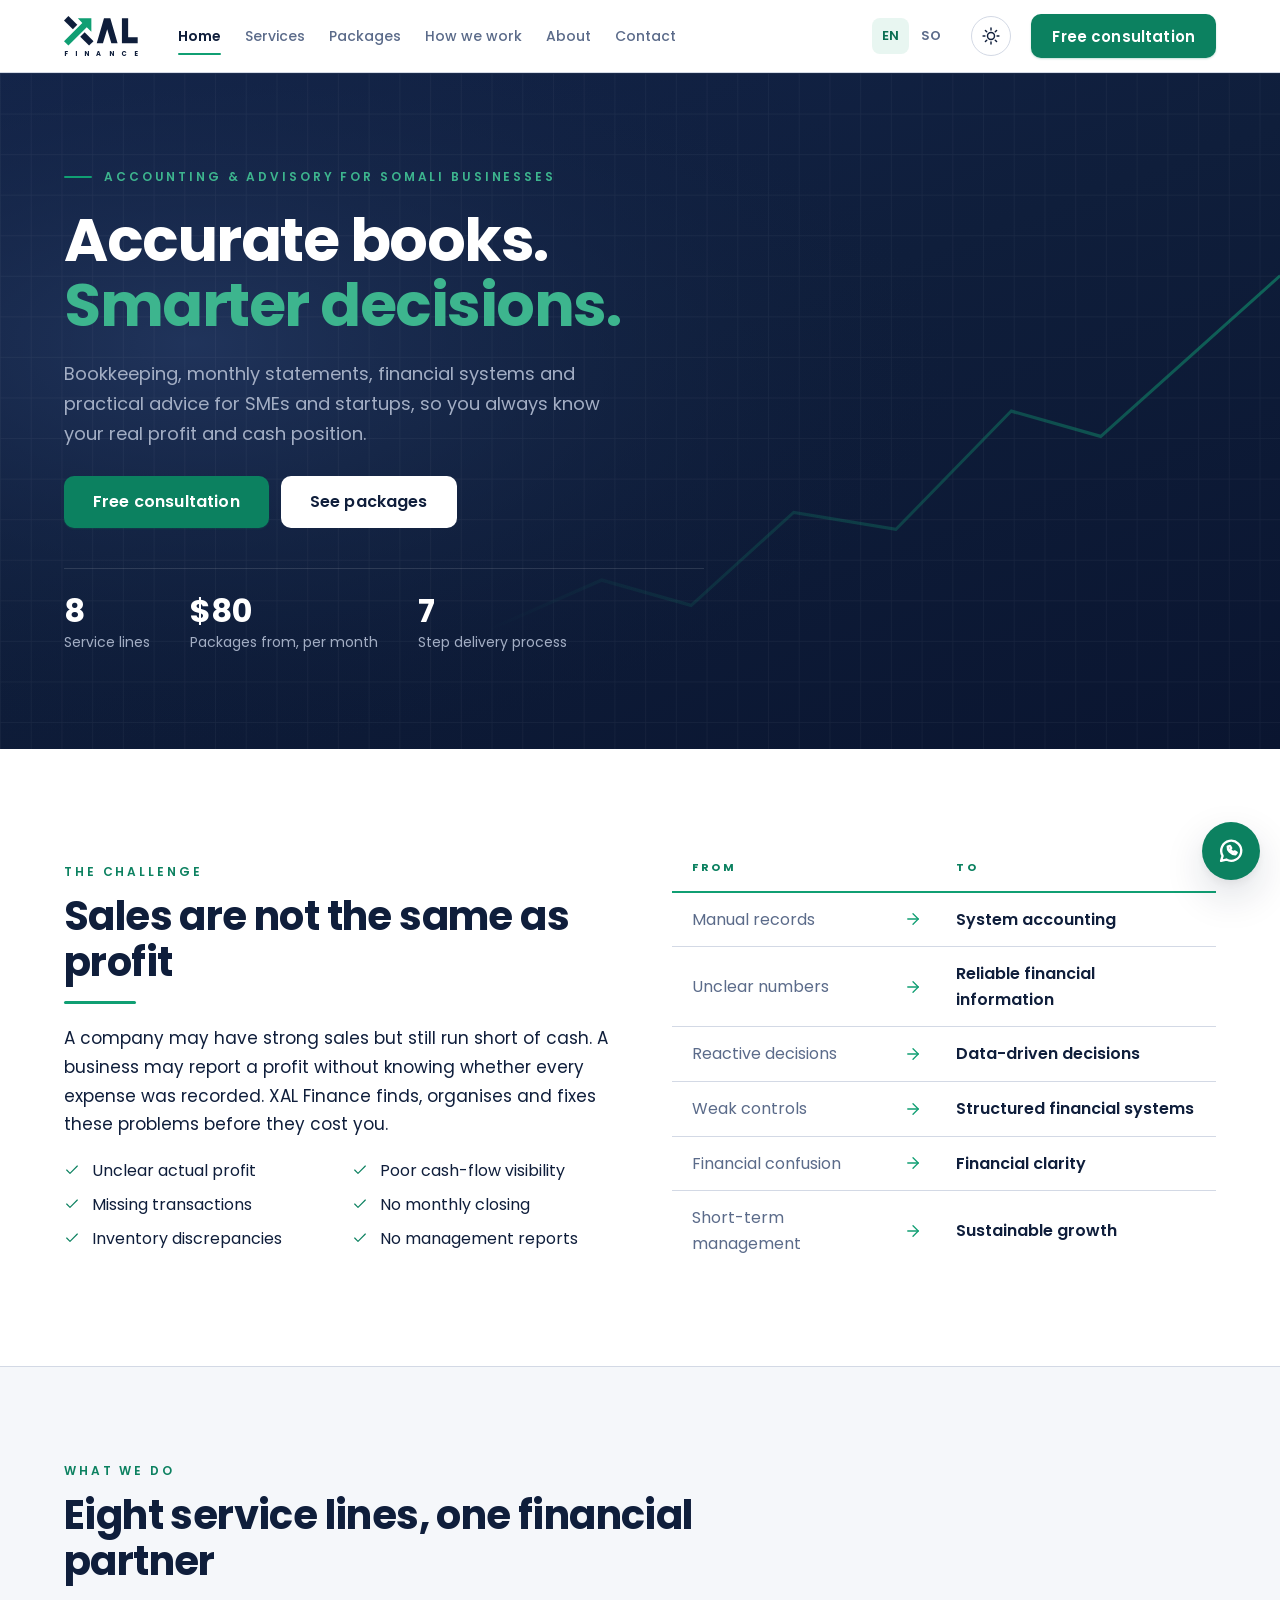
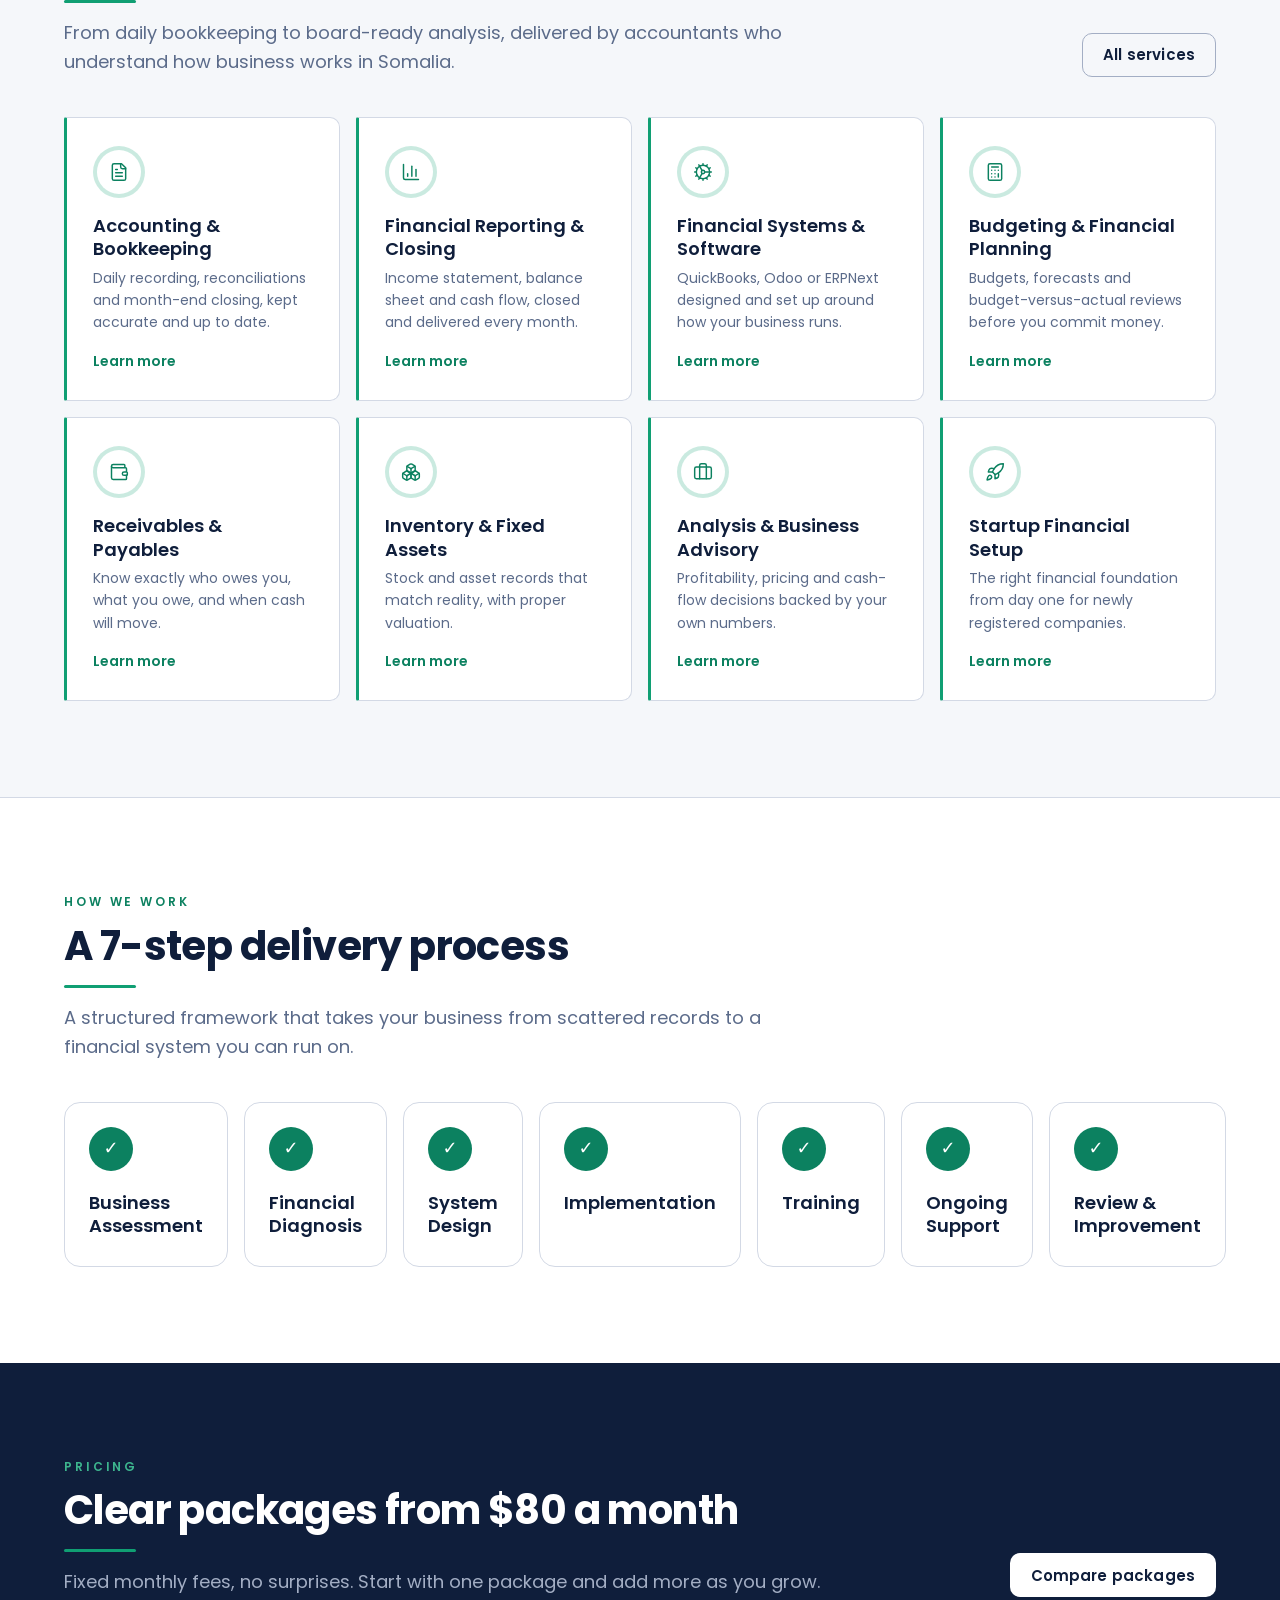
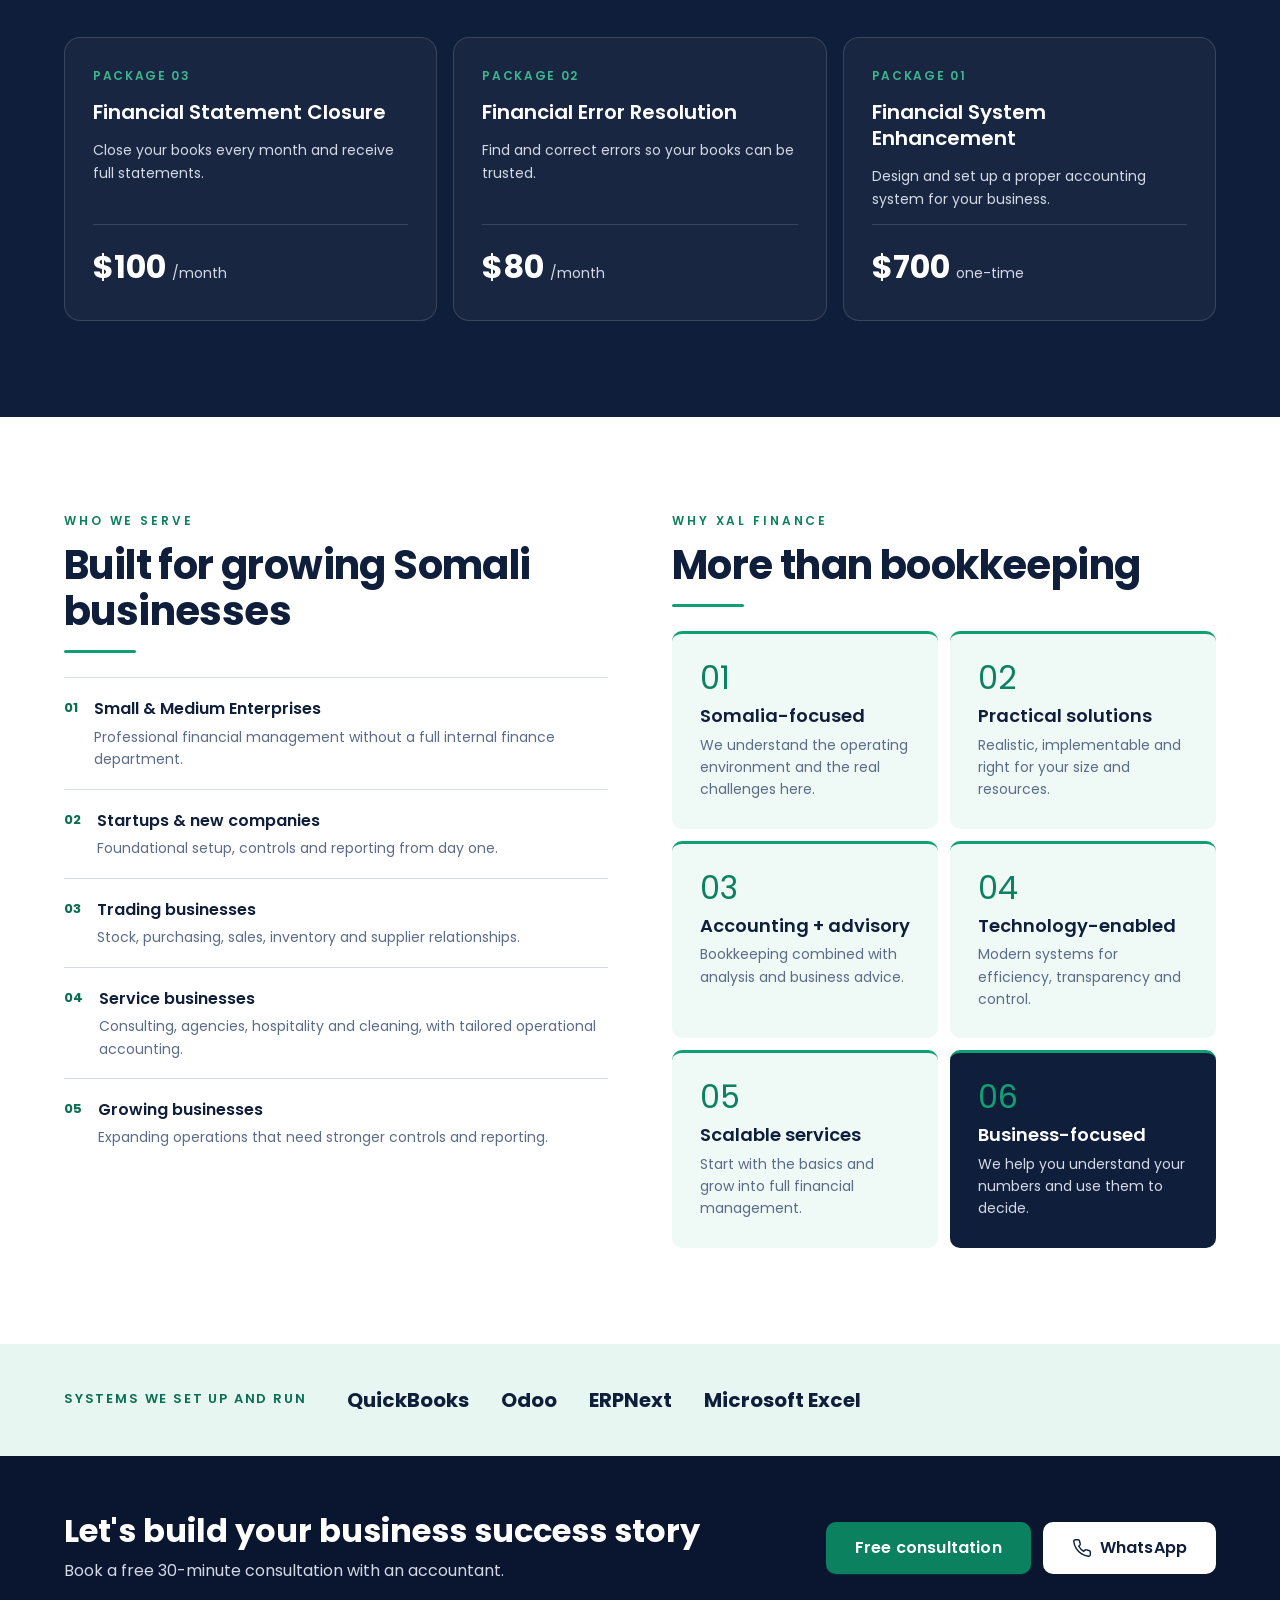
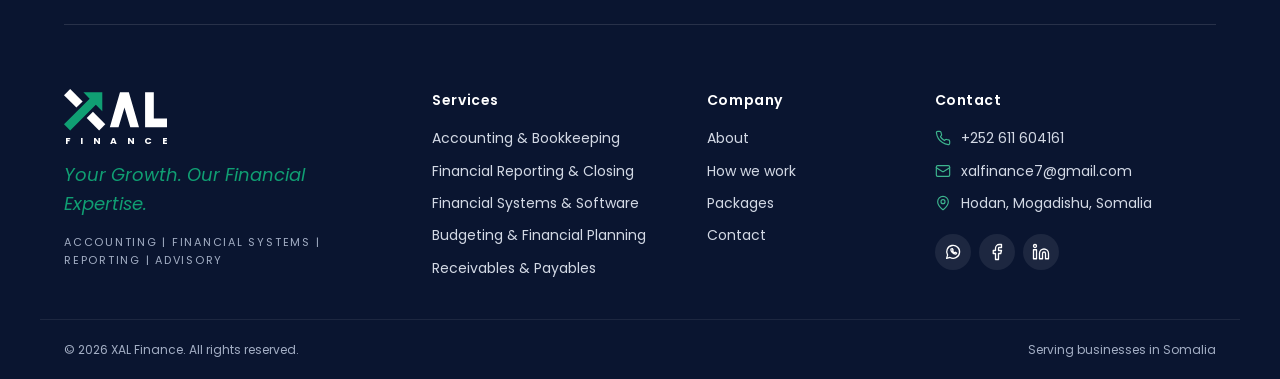
==== classic/index.html @ 02636372 "Publish public website build Co-Authored-By: Claude Opus 5.5 <noreply@anthropic.com>" ====
<!doctype html>
<html lang="en">
<head>
  <meta charset="utf-8">
  <meta name="viewport" content="width=device-width, initial-scale=1">
  <title>XAL Finance | Accounting & advisory for Somali businesses</title>
  <meta name="description" content="Bookkeeping, monthly statements, financial systems and practical advice for SMEs and startups in Somalia.">
  <script type="module" crossorigin src="./assets/index-qUCx5h4w.js"></script>
  <link rel="stylesheet" crossorigin href="./assets/index-D3aA-zhC.css">
<style>#login-link,a[href="admin.html"]{display:none!important}</style></head>
<body>
  <div id="root"></div>
</body>
</html>
---- classic/assets/index-D3aA-zhC.css ----
@font-face{font-family:Poppins;font-style:normal;font-weight:400;font-display:swap;src:url(./poppins-latin-400-normal-cpxAROuN.woff2) format("woff2")}@font-face{font-family:Poppins;font-style:italic;font-weight:400;font-display:swap;src:url(./poppins-latin-400-italic-B4GYq972.woff2) format("woff2")}@font-face{font-family:Poppins;font-style:normal;font-weight:500;font-display:swap;src:url(./poppins-latin-500-normal-C8OXljZJ.woff2) format("woff2")}@font-face{font-family:Poppins;font-style:italic;font-weight:500;font-display:swap;src:url(./poppins-latin-500-italic-o28Otv0U.woff2) format("woff2")}@font-face{font-family:Poppins;font-style:normal;font-weight:600;font-display:swap;src:url(./poppins-latin-600-normal-zEkxB9Mr.woff2) format("woff2")}@font-face{font-family:Poppins;font-style:italic;font-weight:600;font-display:swap;src:url(./poppins-latin-600-italic-CZ4wqKBi.woff2) format("woff2")}@font-face{font-family:Poppins;font-style:normal;font-weight:700;font-display:swap;src:url(./poppins-latin-700-normal-Qrb0O0WB.woff2) format("woff2")}@font-face{font-family:Poppins;font-style:italic;font-weight:700;font-display:swap;src:url(./poppins-latin-700-italic-RKf6esGj.woff2) format("woff2")}@font-face{font-family:Poppins;font-style:normal;font-weight:800;font-display:swap;src:url(./poppins-latin-800-normal-Bd8-pIP1.woff2) format("woff2")}@font-face{font-family:Poppins;font-style:italic;font-weight:800;font-display:swap;src:url(./poppins-latin-800-italic-B-yag6pl.woff2) format("woff2")}:root{--xal-navy-950: #070F22;--xal-navy-900: #0A1530;--xal-navy-800: #0F1E3B;--xal-navy-700: #172A4D;--xal-navy-600: #22365E;--xal-navy-500: #3A4D73;--xal-navy-400: #5B6B8A;--xal-navy-300: #A3AEC4;--xal-navy-200: #D3D9E5;--xal-navy-100: #E9EDF3;--xal-navy-50: #F5F7FA;--xal-green-800: #0A6E52;--xal-green-700: #0C8160;--xal-green-500: #109F73;--xal-green-400: #3DB58E;--xal-green-300: #7FD0B4;--xal-green-100: #DDF3EB;--xal-green-50: #EFF9F5;--xal-success: #0C8160;--xal-success-bg: #EFF9F5;--xal-warning: #A35F00;--xal-warning-bg: #FDF4E3;--xal-danger: #B4362C;--xal-danger-bg: #FBECEA;--xal-info: var(--xal-navy-600);--xal-info-bg: var(--xal-navy-50);--xal-white: #FFFFFF;--xal-chart-1: #109F73;--xal-chart-2: #0F1E3B;--xal-chart-3: #A3AEC4;--xal-chart-grid: #E9EDF3;--xal-chart-axis: #5B6B8A;--xal-bg: #FFFFFF;--xal-bg-subtle: var(--xal-navy-50);--xal-surface: #FFFFFF;--xal-surface-muted: var(--xal-navy-50);--xal-surface-tint: var(--xal-green-50);--xal-surface-inverse: var(--xal-navy-800);--xal-text: var(--xal-navy-800);--xal-text-muted: var(--xal-navy-400);--xal-text-subtle: var(--xal-navy-300);--xal-text-inverse: #FFFFFF;--xal-heading: var(--xal-navy-800);--xal-border: var(--xal-navy-200);--xal-border-strong: var(--xal-navy-300);--xal-primary: var(--xal-green-700);--xal-primary-hover: var(--xal-green-800);--xal-primary-soft: var(--xal-green-50);--xal-on-primary: #FFFFFF;--xal-brand: var(--xal-green-500);--xal-accent: var(--xal-green-500);--xal-accent-text: var(--xal-green-700);--xal-focus-ring: 0 0 0 3px rgba(16, 159, 115, .35);--xal-font-sans: "Poppins", ui-sans-serif, system-ui, -apple-system, "Segoe UI", Roboto, sans-serif;--xal-weight-regular: 400;--xal-weight-medium: 500;--xal-weight-semibold: 600;--xal-weight-bold: 700;--xal-weight-black: 800;--xal-text-xs: .75rem;--xal-text-sm: .875rem;--xal-text-md: 1rem;--xal-text-lg: 1.125rem;--xal-text-xl: 1.25rem;--xal-text-2xl: 1.5rem;--xal-text-3xl: 2rem;--xal-text-4xl: 2.5rem;--xal-text-5xl: 3.5rem;--xal-text-6xl: 4.5rem;--xal-leading-tight: 1.15;--xal-leading-snug: 1.3;--xal-leading-normal: 1.6;--xal-tracking-wide: .24em;--xal-tracking-brand: .6em;--xal-space-0: 0;--xal-space-1: 4px;--xal-space-2: 8px;--xal-space-3: 12px;--xal-space-4: 16px;--xal-space-5: 20px;--xal-space-6: 24px;--xal-space-8: 32px;--xal-space-10: 40px;--xal-space-12: 48px;--xal-space-16: 64px;--xal-space-20: 80px;--xal-space-24: 96px;--xal-radius-sm: 6px;--xal-radius-md: 10px;--xal-radius-lg: 16px;--xal-radius-xl: 24px;--xal-radius-pill: 999px;--xal-shadow-sm: 0 1px 2px rgba(15, 30, 59, .06), 0 1px 3px rgba(15, 30, 59, .08);--xal-shadow-md: 0 4px 12px rgba(15, 30, 59, .08), 0 2px 4px rgba(15, 30, 59, .05);--xal-shadow-lg: 0 16px 40px rgba(15, 30, 59, .14), 0 4px 10px rgba(15, 30, 59, .06);--xal-ease: cubic-bezier(.2, .7, .2, 1);--xal-duration: .16s;--xal-container: 1200px}[data-xal-theme=dark]{--xal-bg: var(--xal-navy-800);--xal-bg-subtle: var(--xal-navy-900);--xal-surface: var(--xal-navy-700);--xal-surface-muted: var(--xal-navy-900);--xal-surface-tint: var(--xal-navy-700);--xal-surface-inverse: #FFFFFF;--xal-text: #FFFFFF;--xal-text-muted: var(--xal-navy-300);--xal-text-subtle: var(--xal-navy-400);--xal-text-inverse: var(--xal-navy-800);--xal-heading: #FFFFFF;--xal-border: rgba(255, 255, 255, .12);--xal-border-strong: rgba(255, 255, 255, .24);--xal-primary-soft: rgba(16, 159, 115, .16);--xal-on-primary: #FFFFFF;--xal-accent-text: var(--xal-green-400);--xal-chart-1: #1EA478;--xal-chart-2: #D3D9E5;--xal-chart-3: #5B6B8A;--xal-chart-grid: rgba(255, 255, 255, .08);--xal-chart-axis: var(--xal-navy-300);--xal-success-bg: rgba(16, 159, 115, .16);--xal-warning-bg: rgba(227, 160, 40, .16);--xal-danger-bg: rgba(220, 80, 70, .16);--xal-info-bg: rgba(255, 255, 255, .08)}[data-xal-theme=light]{--xal-bg: #FFFFFF;--xal-bg-subtle: var(--xal-navy-50);--xal-surface: #FFFFFF;--xal-surface-muted: var(--xal-navy-50);--xal-surface-tint: var(--xal-green-50);--xal-surface-inverse: var(--xal-navy-800);--xal-text: var(--xal-navy-800);--xal-text-muted: var(--xal-navy-400);--xal-text-subtle: var(--xal-navy-300);--xal-text-inverse: #FFFFFF;--xal-heading: var(--xal-navy-800);--xal-border: var(--xal-navy-200);--xal-border-strong: var(--xal-navy-300);--xal-primary: var(--xal-green-700);--xal-primary-hover: var(--xal-green-800);--xal-primary-soft: var(--xal-green-50);--xal-on-primary: #FFFFFF;--xal-brand: var(--xal-green-500);--xal-accent: var(--xal-green-500);--xal-accent-text: var(--xal-green-700);--xal-focus-ring: 0 0 0 3px rgba(16, 159, 115, .35);--xal-chart-1: #109F73;--xal-chart-2: #0F1E3B;--xal-chart-3: #A3AEC4;--xal-chart-grid: #E9EDF3;--xal-chart-axis: #5B6B8A;--xal-success-bg: #EFF9F5;--xal-warning-bg: #FDF4E3;--xal-danger-bg: #FBECEA;--xal-info-bg: #EAF1FA}.xal-root{font-family:var(--xal-font-sans);color:var(--xal-text);background:var(--xal-bg);font-size:var(--xal-text-md);line-height:var(--xal-leading-normal);-webkit-font-smoothing:antialiased;-moz-osx-font-smoothing:grayscale}.xal-root *,.xal-root *:before,.xal-root *:after{box-sizing:border-box}[class^=xal-],[class*=" xal-"]{box-sizing:border-box}[data-xal-theme]{color:var(--xal-text);font-family:var(--xal-font-sans)}.xal-num{font-variant-numeric:tabular-nums;font-feature-settings:"tnum" 1}.xal-upper{text-transform:uppercase}.xal-italic{font-style:italic}.xal-logo{display:inline-block;flex-shrink:0}.xal-heading{margin:0;font-family:var(--xal-font-sans);color:var(--xal-heading);line-height:var(--xal-leading-tight);letter-spacing:-.01em;text-wrap:balance}.xal-heading--display{font-size:clamp(2.5rem,5vw,var(--xal-text-5xl));letter-spacing:-.02em}.xal-heading--xl{font-size:clamp(2rem,4vw,var(--xal-text-4xl));letter-spacing:-.015em}.xal-heading--lg{font-size:var(--xal-text-3xl)}.xal-heading--md{font-size:var(--xal-text-2xl);line-height:var(--xal-leading-snug)}.xal-heading--sm{font-size:var(--xal-text-xl);line-height:var(--xal-leading-snug)}.xal-heading--xs{font-size:var(--xal-text-lg);line-height:var(--xal-leading-snug)}.xal-weight--light{font-weight:300}.xal-weight--regular{font-weight:var(--xal-weight-regular)}.xal-weight--medium{font-weight:var(--xal-weight-medium)}.xal-weight--semibold{font-weight:var(--xal-weight-semibold)}.xal-weight--bold{font-weight:var(--xal-weight-bold)}.xal-weight--black{font-weight:var(--xal-weight-black)}.xal-tone--inverse,.xal-text.xal-tone--inverse{color:#fff}.xal-tone--brand{color:var(--xal-brand)}.xal-tone--muted{color:var(--xal-text-muted)}.xal-text.xal-tone--default{color:var(--xal-text)}.xal-highlight--brand{color:var(--xal-brand)}.xal-text{margin:0;font-family:var(--xal-font-sans);text-wrap:pretty}.xal-text--lg{font-size:var(--xal-text-lg);line-height:1.65}.xal-text--md{font-size:var(--xal-text-md);line-height:var(--xal-leading-normal)}.xal-text--sm{font-size:var(--xal-text-sm);line-height:1.55}.xal-text--xs{font-size:var(--xal-text-xs);line-height:1.5}.xal-eyebrow{display:flex;align-items:center;gap:12px;font-family:var(--xal-font-sans);font-weight:var(--xal-weight-semibold);text-transform:uppercase;letter-spacing:var(--xal-tracking-wide);line-height:1.4}.xal-eyebrow--sm{font-size:11px}.xal-eyebrow--md{font-size:var(--xal-text-xs)}.xal-eyebrow--lg{font-size:var(--xal-text-sm)}.xal-eyebrow--brand{color:var(--xal-accent-text)}.xal-eyebrow--muted{color:var(--xal-text-muted)}.xal-eyebrow--inverse{color:#fff}.xal-eyebrow--center{justify-content:center;text-align:center}.xal-eyebrow--rule-before:before,.xal-eyebrow--rule-both:before,.xal-eyebrow--rule-both:after{content:"";width:28px;height:2px;background:currentColor;border-radius:2px;flex-shrink:0}.xal-eyebrow--rule-before:before,.xal-eyebrow--rule-both:before,.xal-eyebrow--rule-both:after{background:var(--xal-brand)}.xal-section-header{display:flex;flex-direction:column;gap:var(--xal-space-3);max-width:760px}.xal-section-header--center{align-items:center;text-align:center;margin-inline:auto}.xal-section-header__title{margin:0;display:flex;align-items:baseline;gap:16px;color:var(--xal-heading);font-weight:700;line-height:1.15;letter-spacing:-.015em}.xal-section-header--lg .xal-section-header__title{font-size:var(--xal-text-4xl)}.xal-section-header--md .xal-section-header__title{font-size:var(--xal-text-2xl)}.xal-section-header__num{color:var(--xal-accent);font-weight:300;font-size:1.15em;letter-spacing:-.02em;font-variant-numeric:tabular-nums}.xal-section-header__rule{width:72px;height:3px;background:var(--xal-accent);border-radius:2px;margin-top:4px}.xal-section-header__desc{margin:4px 0 0;color:var(--xal-text-muted);font-size:var(--xal-text-lg);line-height:1.6;text-wrap:pretty}.xal-quote{margin:0;font-family:var(--xal-font-sans)}.xal-quote blockquote{margin:0;font-style:italic}.xal-quote figcaption{margin-top:12px;font-size:var(--xal-text-sm);color:var(--xal-text-muted);font-weight:500}.xal-quote--callout{border-left:4px solid var(--xal-accent);padding:4px 0 4px 20px}.xal-quote--callout blockquote{font-size:var(--xal-text-xl);line-height:1.5;color:var(--xal-heading);font-weight:400}.xal-quote--tagline{text-align:center}.xal-quote--tagline blockquote{font-size:var(--xal-text-2xl);color:var(--xal-accent-text);font-weight:500}.xal-quote--panel{background:var(--xal-navy-800);color:#fff;padding:32px 36px;border-radius:var(--xal-radius-md)}.xal-quote--panel blockquote{font-size:var(--xal-text-2xl);line-height:1.5;font-style:normal;font-weight:400}.xal-quote--panel blockquote em,.xal-quote--panel blockquote i{color:var(--xal-green-500)}.xal-quote--panel figcaption{color:var(--xal-green-300)}.xal-btn{--_h: 44px;--_px: 20px;--_fs: 15px;display:inline-flex;align-items:center;justify-content:center;gap:8px;height:var(--_h);padding:0 var(--_px);font-family:var(--xal-font-sans);font-size:var(--_fs);font-weight:600;line-height:1;letter-spacing:.01em;border-radius:var(--xal-radius-md);border:1.5px solid transparent;cursor:pointer;text-decoration:none;white-space:nowrap;transition:background var(--xal-duration) var(--xal-ease),border-color var(--xal-duration) var(--xal-ease),color var(--xal-duration) var(--xal-ease),transform var(--xal-duration) var(--xal-ease),box-shadow var(--xal-duration) var(--xal-ease)}.xal-btn:focus-visible{outline:none;box-shadow:var(--xal-focus-ring)}.xal-btn:active:not(:disabled){transform:translateY(1px)}.xal-btn:disabled{opacity:.5;cursor:not-allowed}.xal-btn--sm{--_h: 36px;--_px: 14px;--_fs: 14px;border-radius:var(--xal-radius-sm)}.xal-btn--lg{--_h: 52px;--_px: 28px;--_fs: 16px}.xal-btn--block{width:100%}.xal-btn--primary{background:var(--xal-primary);color:var(--xal-on-primary);box-shadow:0 1px 2px #0c816040}.xal-btn--primary:hover:not(:disabled){background:var(--xal-primary-hover)}.xal-btn--secondary{background:var(--xal-navy-800);color:#fff}.xal-btn--secondary:hover:not(:disabled){background:var(--xal-navy-700)}.xal-btn--outline{background:transparent;color:var(--xal-text);border-color:var(--xal-border-strong)}.xal-btn--outline:hover:not(:disabled){border-color:var(--xal-text);background:var(--xal-bg-subtle)}.xal-btn--ghost{background:transparent;color:var(--xal-primary)}.xal-btn--ghost:hover:not(:disabled){background:var(--xal-primary-soft)}.xal-btn--inverse{background:#fff;color:var(--xal-navy-800)}.xal-btn--inverse:hover:not(:disabled){background:var(--xal-navy-100)}.xal-spinner{width:16px;height:16px;border-radius:50%;border:2px solid currentColor;border-right-color:transparent;animation:xal-spin .7s linear infinite}@keyframes xal-spin{to{transform:rotate(360deg)}}.xal-icon-badge{display:inline-flex;align-items:center;justify-content:center;flex-shrink:0}.xal-icon-badge--circle{border-radius:50%}.xal-icon-badge--square{border-radius:var(--xal-radius-md)}.xal-icon-badge--sm{width:32px;height:32px}.xal-icon-badge--md{width:44px;height:44px}.xal-icon-badge--lg{width:64px;height:64px}.xal-icon-badge--ring{background:#fff;color:var(--xal-green-700);box-shadow:0 0 0 4px #109f7338}.xal-icon-badge--soft{background:var(--xal-primary-soft);color:var(--xal-primary)}.xal-icon-badge--navy{background:var(--xal-navy-800);color:#fff}.xal-icon-badge--green{background:var(--xal-green-700);color:#fff}.xal-badge{display:inline-flex;align-items:center;gap:6px;height:24px;padding:0 10px;font-family:var(--xal-font-sans);font-size:12px;font-weight:600;line-height:1;border-radius:var(--xal-radius-pill);border:1px solid transparent;white-space:nowrap}.xal-badge--caps{text-transform:uppercase;letter-spacing:.14em;font-size:11px}.xal-badge__dot{width:6px;height:6px;border-radius:50%;background:currentColor}.xal-badge--soft.xal-badge--neutral{background:var(--xal-navy-100);color:var(--xal-navy-600)}.xal-badge--soft.xal-badge--brand{background:var(--xal-green-50);color:var(--xal-green-800)}.xal-badge--soft.xal-badge--navy{background:var(--xal-navy-100);color:var(--xal-navy-800)}.xal-badge--soft.xal-badge--success{background:var(--xal-success-bg);color:var(--xal-success)}.xal-badge--soft.xal-badge--warning{background:var(--xal-warning-bg);color:var(--xal-warning)}.xal-badge--soft.xal-badge--danger{background:var(--xal-danger-bg);color:var(--xal-danger)}.xal-badge--soft.xal-badge--info{background:var(--xal-info-bg);color:var(--xal-info)}.xal-badge--solid.xal-badge--neutral{background:var(--xal-navy-400);color:#fff}.xal-badge--solid.xal-badge--brand,.xal-badge--solid.xal-badge--success{background:var(--xal-green-700);color:#fff}.xal-badge--solid.xal-badge--navy{background:var(--xal-navy-800);color:#fff}.xal-badge--solid.xal-badge--warning{background:var(--xal-warning);color:#fff}.xal-badge--solid.xal-badge--danger{background:var(--xal-danger);color:#fff}.xal-badge--solid.xal-badge--info{background:var(--xal-info);color:#fff}.xal-badge--outline{background:transparent;border-color:currentColor}.xal-badge--outline.xal-badge--neutral{color:var(--xal-text-muted)}.xal-badge--outline.xal-badge--brand,.xal-badge--outline.xal-badge--success{color:var(--xal-primary)}.xal-badge--outline.xal-badge--navy{color:var(--xal-text)}.xal-badge--outline.xal-badge--warning{color:var(--xal-warning)}.xal-badge--outline.xal-badge--danger{color:var(--xal-danger)}.xal-badge--outline.xal-badge--info{color:var(--xal-info)}.xal-card{position:relative;border-radius:var(--xal-radius-lg);border:1px solid var(--xal-border);background:var(--xal-surface);color:var(--xal-text);overflow:hidden}.xal-card--muted{background:var(--xal-surface-muted);border-color:transparent}.xal-card--tint{background:var(--xal-green-50);border-color:transparent;color:var(--xal-navy-800)}.xal-card--navy{background:var(--xal-navy-800);border-color:transparent;color:#fff}.xal-card--outline{background:transparent}.xal-card--p-none{padding:0}.xal-card--p-sm{padding:var(--xal-space-4)}.xal-card--p-md{padding:var(--xal-space-6)}.xal-card--p-lg{padding:var(--xal-space-8)}.xal-card--elevated{box-shadow:var(--xal-shadow-md);border-color:transparent}.xal-card--interactive{cursor:pointer;transition:border-color var(--xal-duration) var(--xal-ease)}.xal-card--interactive:hover{border-color:var(--xal-green-500)}.xal-card--accent-brand{border-top:4px solid var(--xal-green-500)}.xal-service{display:flex;gap:16px;color:var(--xal-text)}.xal-service--card{flex-direction:column;padding:28px 28px 28px 26px;border-radius:2px var(--xal-radius-md) var(--xal-radius-md) 2px;background:var(--xal-surface);border:1px solid var(--xal-border);border-left:3px solid var(--xal-green-500);transition:border-color var(--xal-duration)}.xal-service--card:hover{border-color:var(--xal-green-500)}.xal-service--card .xal-icon-badge{margin:4px 0 4px 4px}.xal-service--inline{align-items:center;gap:18px}.xal-service__body{display:flex;flex-direction:column;gap:6px}.xal-service__title{margin:0;font-size:var(--xal-text-lg);font-weight:600;line-height:1.3;color:var(--xal-heading)}.xal-service--inline .xal-service__title{font-size:var(--xal-text-xl)}.xal-service__desc{margin:0;font-size:var(--xal-text-sm);line-height:1.6;color:var(--xal-text-muted)}.xal-service__items{margin:6px 0 0;padding:0;list-style:none;display:flex;flex-direction:column;gap:6px;font-size:var(--xal-text-sm)}.xal-service__items li{display:flex;gap:10px;align-items:baseline}.xal-service__items li:before{content:"";width:6px;height:6px;transform:translateY(-2px) rotate(45deg);background:var(--xal-accent);flex-shrink:0}.xal-service__link{display:inline-flex;align-items:center;gap:6px;margin-top:10px;font-size:var(--xal-text-sm);font-weight:600;color:var(--xal-primary);text-decoration:none}.xal-service__link:hover{text-decoration:underline;text-underline-offset:3px}.xal-features{color:var(--xal-text)}.xal-features--panel-tint{background:var(--xal-green-50);color:var(--xal-navy-800);padding:28px 32px;border-radius:var(--xal-radius-md)}.xal-features--panel-navy{background:var(--xal-navy-800);padding:28px 32px;border-radius:var(--xal-radius-md)}.xal-features__title{margin-bottom:14px}.xal-features--panel-tint .xal-eyebrow--brand{color:var(--xal-green-800)}.xal-features__list{margin:0;padding:0;list-style:none;display:grid;gap:10px 32px;font-size:var(--xal-text-md);line-height:1.5}.xal-features__list--cols-1{grid-template-columns:1fr}.xal-features__list--cols-2{grid-template-columns:repeat(2,minmax(0,1fr))}.xal-features__list--cols-3{grid-template-columns:repeat(3,minmax(0,1fr))}.xal-features__list li{display:flex;align-items:baseline;gap:12px}.xal-features__list--diamond li:before{content:"";width:7px;height:7px;background:var(--xal-green-500);transform:translateY(-2px) rotate(45deg);flex-shrink:0}.xal-features__list--dot li:before{content:"";width:7px;height:7px;border-radius:50%;background:var(--xal-green-500);transform:translateY(-2px);flex-shrink:0}.xal-features__list--check li{align-items:flex-start}.xal-features__check{color:var(--xal-primary);margin-top:3px}.xal-numcard{display:flex;color:var(--xal-text)}.xal-numcard--block{border:1px solid var(--xal-border);border-radius:var(--xal-radius-md);overflow:hidden;background:var(--xal-surface)}.xal-numcard--block .xal-numcard__num{flex:0 0 88px;display:flex;align-items:center;justify-content:center;background:var(--xal-navy-800);color:var(--xal-green-500);font-size:var(--xal-text-2xl);font-weight:700;font-variant-numeric:tabular-nums}.xal-numcard--block .xal-numcard__body{padding:22px 26px}.xal-numcard--block.xal-numcard--featured{border-color:transparent;background:var(--xal-navy-800)}.xal-numcard--block.xal-numcard--featured .xal-numcard__num{background:var(--xal-green-500);color:var(--xal-navy-800)}.xal-numcard--block.xal-numcard--featured .xal-numcard__title{color:#fff}.xal-numcard--block.xal-numcard--featured .xal-numcard__desc{color:var(--xal-navy-200)}.xal-numcard--top{flex-direction:column;gap:10px;padding:28px;background:var(--xal-green-50);border-radius:var(--xal-radius-md);border-top:3px solid var(--xal-green-500)}.xal-numcard--top .xal-numcard__num{font-size:var(--xal-text-3xl);font-weight:300;color:var(--xal-green-700);line-height:1;font-variant-numeric:tabular-nums}.xal-numcard--top.xal-numcard--featured{background:var(--xal-navy-800)}.xal-numcard--top.xal-numcard--featured .xal-numcard__num{color:var(--xal-green-500)}.xal-numcard--top.xal-numcard--featured .xal-numcard__title{color:#fff}.xal-numcard--top.xal-numcard--featured .xal-numcard__desc{color:var(--xal-navy-200)}.xal-numcard__title{margin:0 0 6px;font-size:var(--xal-text-lg);font-weight:600;color:var(--xal-heading);line-height:1.3}.xal-numcard__desc{margin:0;font-size:var(--xal-text-sm);line-height:1.6;color:var(--xal-text-muted)}.xal-steps{list-style:none;margin:0;padding:0;display:flex;color:var(--xal-text)}.xal-steps--vertical{flex-direction:column}.xal-steps--vertical .xal-steps__item{display:flex;gap:20px;position:relative;padding-bottom:24px}.xal-steps--vertical .xal-steps__item:not(:last-child):after{content:"";position:absolute;left:21px;top:48px;bottom:4px;width:2px;background:var(--xal-border)}.xal-steps--horizontal{gap:16px}.xal-steps--horizontal .xal-steps__item{flex:1 1 0;display:flex;flex-direction:column;gap:14px;position:relative;padding:24px;border:1px solid var(--xal-border);border-radius:var(--xal-radius-lg);background:var(--xal-surface)}.xal-steps__num{width:44px;height:44px;flex-shrink:0;border-radius:50%;display:inline-flex;align-items:center;justify-content:center;background:var(--xal-navy-800);color:var(--xal-green-500);font-weight:700;font-size:var(--xal-text-lg);font-variant-numeric:tabular-nums}.xal-steps__item--done .xal-steps__num{background:var(--xal-green-700);color:#fff}.xal-steps__item--current .xal-steps__num{background:#fff;color:var(--xal-green-700);box-shadow:0 0 0 2px var(--xal-green-500),0 0 0 6px #109f732e}.xal-steps__item--todo .xal-steps__num{background:var(--xal-navy-100);color:var(--xal-navy-400)}.xal-steps__item--done:after{background:var(--xal-green-500)!important}.xal-steps__body{padding-top:6px}.xal-steps__title{margin:0 0 4px;font-size:var(--xal-text-lg);font-weight:600;color:var(--xal-heading);line-height:1.3}.xal-steps__item--todo .xal-steps__title{color:var(--xal-text-muted)}.xal-steps__desc{margin:0;font-size:var(--xal-text-sm);line-height:1.6;color:var(--xal-text-muted)}.xal-transform{font-family:var(--xal-font-sans);color:var(--xal-text);border-radius:var(--xal-radius-md);overflow:hidden}.xal-transform--dark{background:var(--xal-navy-800)}.xal-transform__head,.xal-transform__row{display:grid;grid-template-columns:1fr 40px 1.2fr;align-items:center;gap:12px;padding:14px 20px}.xal-transform__head{font-size:11px;font-weight:700;letter-spacing:var(--xal-tracking-wide);text-transform:uppercase;color:var(--xal-accent-text);border-bottom:2px solid var(--xal-green-500)}.xal-transform__row{border-bottom:1px solid var(--xal-border)}.xal-transform__row:last-child{border-bottom:none}.xal-transform__from{color:var(--xal-text-muted)}.xal-transform__arrow{color:var(--xal-green-500)}.xal-transform__to{font-weight:600;color:var(--xal-heading)}.xal-package{display:flex;flex-direction:column;border-radius:var(--xal-radius-xl);border:1px solid var(--xal-border);background:var(--xal-surface);overflow:hidden;box-shadow:var(--xal-shadow-sm);color:var(--xal-text)}.xal-package--featured{border:2px solid var(--xal-green-500);box-shadow:var(--xal-shadow-lg)}.xal-package__top{flex:1;padding:28px 24px 20px;display:flex;flex-direction:column}.xal-package__labels{display:flex;gap:8px;justify-content:center;margin-bottom:16px}.xal-package__title{margin:0;text-align:center;font-size:var(--xal-text-xl);font-weight:800;text-transform:uppercase;letter-spacing:.01em;line-height:1.2;color:var(--xal-heading)}.xal-package__tagline{margin:10px 0 0;text-align:center;font-style:italic;color:var(--xal-text-muted);font-size:var(--xal-text-sm);line-height:1.5}.xal-package__cols{margin-top:20px;display:flex;justify-content:space-between;padding-bottom:10px;border-bottom:1px solid var(--xal-border);font-size:10px;letter-spacing:.16em;text-transform:uppercase;color:var(--xal-text-muted);font-weight:600}.xal-package__cols strong{color:var(--xal-heading)}.xal-package__services{list-style:none;margin:0;padding:0}.xal-package__services li{display:flex;justify-content:space-between;gap:12px;padding:12px 0;border-bottom:1px dashed var(--xal-border)}.xal-package__services li>div{display:flex;flex-direction:column;gap:2px}.xal-package__svc{font-size:var(--xal-text-sm);font-weight:500;display:flex;gap:10px;align-items:baseline}.xal-package__svc:before{content:"";width:6px;height:6px;border-radius:50%;background:var(--xal-green-500);transform:translateY(-2px);flex-shrink:0}.xal-package__detail{font-size:12px;color:var(--xal-text-muted);padding-left:16px}.xal-package__price{font-weight:700;font-size:var(--xal-text-md);color:var(--xal-heading);white-space:nowrap}.xal-package__price small{font-weight:500;font-size:11px;color:var(--xal-text-muted)}.xal-package__separate{margin-top:auto;padding-top:16px;display:flex;justify-content:space-between;font-size:12px;color:var(--xal-text-muted)}.xal-package__foot{background:var(--xal-navy-800);padding:20px 24px 24px;display:flex;flex-direction:column;gap:14px}.xal-package__foot-row{display:flex;justify-content:space-between;align-items:center}.xal-package__total{display:flex;align-items:baseline;gap:8px;color:#fff}.xal-package__total span{font-size:44px;font-weight:800;line-height:1;letter-spacing:-.02em}.xal-package__total small{font-size:var(--xal-text-sm);color:var(--xal-navy-300)}.xal-testimonial{margin:0;position:relative;padding:32px;border-radius:var(--xal-radius-lg);background:var(--xal-surface);border:1px solid var(--xal-border);color:var(--xal-text)}.xal-testimonial--dark{background:var(--xal-navy-800);border-color:transparent}.xal-testimonial__mark{display:block;height:36px;font-size:72px;line-height:1;color:var(--xal-green-500);font-family:Georgia,serif}.xal-testimonial blockquote{margin:0 0 24px;font-size:var(--xal-text-lg);line-height:1.6;color:var(--xal-heading)}.xal-testimonial figcaption{display:flex;gap:12px;align-items:center}.xal-testimonial figcaption div{display:flex;flex-direction:column}.xal-testimonial figcaption strong{font-weight:600;color:var(--xal-heading)}.xal-testimonial figcaption div span{font-size:var(--xal-text-sm);color:var(--xal-text-muted)}.xal-avatar{display:inline-flex;align-items:center;justify-content:center;border-radius:50%;overflow:hidden;flex-shrink:0;font-weight:600;letter-spacing:.02em}.xal-avatar img{width:100%;height:100%;object-fit:cover}.xal-avatar--sm{width:28px;height:28px;font-size:11px}.xal-avatar--md{width:40px;height:40px;font-size:14px}.xal-avatar--lg{width:56px;height:56px;font-size:18px}.xal-avatar--xl{width:80px;height:80px;font-size:26px}.xal-avatar--navy{background:var(--xal-navy-800);color:#fff}.xal-avatar--green{background:var(--xal-green-700);color:#fff}.xal-stat{padding:22px 24px;border-radius:var(--xal-radius-lg);background:var(--xal-surface);border:1px solid var(--xal-border);display:flex;flex-direction:column;gap:10px;color:var(--xal-text)}.xal-stat--navy{background:var(--xal-navy-800);border-color:transparent}.xal-stat__head{display:flex;justify-content:space-between;align-items:center;gap:12px}.xal-stat__label{font-size:var(--xal-text-sm);font-weight:500;color:var(--xal-text-muted)}.xal-stat__value{font-size:var(--xal-text-3xl);font-weight:700;line-height:1.1;letter-spacing:-.02em;color:var(--xal-heading)}.xal-stat__foot{display:flex;align-items:center;gap:8px;font-size:var(--xal-text-xs);flex-wrap:wrap}.xal-stat__change{display:inline-flex;align-items:center;gap:4px;padding:2px 8px;border-radius:var(--xal-radius-pill);font-weight:600;font-variant-numeric:tabular-nums}.xal-stat__change--good{background:var(--xal-success-bg);color:var(--xal-success)}.xal-stat__change--bad{background:var(--xal-danger-bg);color:var(--xal-danger)}.xal-stat__change--flat{background:var(--xal-navy-100);color:var(--xal-navy-500)}.xal-stat__caption{color:var(--xal-text-muted)}.xal-table-wrap{width:100%;overflow-x:auto;border:1px solid var(--xal-border);border-radius:var(--xal-radius-lg);background:var(--xal-surface)}.xal-table-wrap:focus-visible{outline:2px solid var(--xal-green-500);outline-offset:2px}.xal-table{width:100%;border-collapse:collapse;font-family:var(--xal-font-sans);font-size:var(--xal-text-sm);color:var(--xal-text)}.xal-table caption{text-align:left;padding:18px 20px 6px;font-weight:600;font-size:var(--xal-text-md);color:var(--xal-heading)}.xal-table th{text-align:left;padding:12px 20px;font-size:11px;font-weight:600;letter-spacing:.12em;text-transform:uppercase;color:var(--xal-text-muted);background:var(--xal-bg-subtle);border-bottom:1px solid var(--xal-border);white-space:nowrap}.xal-table td{padding:14px 20px;border-bottom:1px solid var(--xal-border);vertical-align:middle}.xal-table tbody tr:last-child td{border-bottom:none}.xal-table tbody tr:hover td{background:var(--xal-bg-subtle)}.xal-table--striped tbody tr:nth-child(2n) td{background:var(--xal-bg-subtle)}.xal-table--dense th,.xal-table--dense td{padding:8px 14px}.xal-table tfoot td{font-weight:700;color:var(--xal-heading);border-top:2px solid var(--xal-navy-800);border-bottom:none;background:var(--xal-surface)}.xal-progress{display:flex;flex-direction:column;gap:8px;font-size:var(--xal-text-sm);color:var(--xal-text)}.xal-progress__head{display:flex;justify-content:space-between;gap:12px}.xal-progress__head span:first-child{font-weight:500}.xal-progress__value{color:var(--xal-text-muted)}.xal-progress__track{height:8px;border-radius:var(--xal-radius-pill);background:var(--xal-navy-100);overflow:hidden}.xal-progress--sm .xal-progress__track{height:4px}.xal-progress__fill{height:100%;border-radius:inherit;transition:width .4s var(--xal-ease)}.xal-progress__fill--brand{background:var(--xal-green-500)}.xal-progress__fill--navy{background:var(--xal-navy-800)}.xal-progress__fill--warning{background:#d98a0b}.xal-progress__fill--danger{background:var(--xal-danger)}.xal-tabs{display:flex;gap:4px;font-family:var(--xal-font-sans)}.xal-tabs--underline{border-bottom:1px solid var(--xal-border);gap:24px}.xal-tabs__tab{all:unset;box-sizing:border-box;cursor:pointer;display:inline-flex;align-items:center;gap:8px;font-size:var(--xal-text-sm);font-weight:500;color:var(--xal-text-muted);transition:color var(--xal-duration),background var(--xal-duration)}.xal-tabs__tab:focus-visible{box-shadow:var(--xal-focus-ring);border-radius:6px}.xal-tabs--underline .xal-tabs__tab{padding:12px 2px;border-bottom:2px solid transparent;margin-bottom:-1px}.xal-tabs--underline .xal-tabs__tab:hover{color:var(--xal-text)}.xal-tabs--underline .xal-tabs__tab.is-active{color:var(--xal-heading);font-weight:600;border-bottom-color:var(--xal-green-500)}.xal-tabs--pill{display:inline-flex;background:var(--xal-bg-subtle);padding:4px;border-radius:var(--xal-radius-md);border:1px solid var(--xal-border)}.xal-tabs--pill .xal-tabs__tab{padding:8px 16px;border-radius:7px}.xal-tabs--pill .xal-tabs__tab.is-active{background:var(--xal-surface);color:var(--xal-heading);font-weight:600;box-shadow:var(--xal-shadow-sm)}.xal-tabs__count{min-width:20px;height:20px;padding:0 6px;border-radius:10px;display:inline-flex;align-items:center;justify-content:center;font-size:11px;font-weight:600;background:var(--xal-navy-100);color:var(--xal-navy-600);font-variant-numeric:tabular-nums}.is-active .xal-tabs__count{background:var(--xal-green-50);color:var(--xal-green-800)}.xal-alert{display:flex;gap:12px;align-items:flex-start;padding:14px 16px;border-radius:var(--xal-radius-md);border:1px solid;border-left-width:4px;font-size:var(--xal-text-sm);line-height:1.5;color:var(--xal-text)}.xal-alert--info{background:var(--xal-info-bg);border-color:var(--xal-info)}.xal-alert--success{background:var(--xal-success-bg);border-color:var(--xal-success)}.xal-alert--warning{background:var(--xal-warning-bg);border-color:var(--xal-warning)}.xal-alert--danger{background:var(--xal-danger-bg);border-color:var(--xal-danger)}.xal-alert--info .xal-alert__icon{color:var(--xal-info)}.xal-alert--success .xal-alert__icon{color:var(--xal-success)}.xal-alert--warning .xal-alert__icon{color:var(--xal-warning)}.xal-alert--danger .xal-alert__icon{color:var(--xal-danger)}.xal-alert__icon{margin-top:1px}.xal-alert__body{flex:1;display:flex;flex-direction:column;gap:2px}.xal-alert__title{font-weight:600;color:var(--xal-heading)}.xal-alert__text{color:var(--xal-text)}.xal-alert__action{align-self:center}.xal-alert__close{all:unset;cursor:pointer;color:var(--xal-text-muted);padding:2px;border-radius:4px;display:inline-flex}.xal-alert__close:hover{color:var(--xal-text)}.xal-field{display:flex;flex-direction:column;gap:6px;font-family:var(--xal-font-sans);color:var(--xal-text)}.xal-field__label{font-size:var(--xal-text-sm);font-weight:600;color:var(--xal-heading)}.xal-field__req{color:var(--xal-danger)}.xal-field__control{display:flex;align-items:center;gap:10px;min-height:46px;padding:0 14px;border:1.5px solid var(--xal-border);border-radius:var(--xal-radius-md);background:var(--xal-surface);transition:border-color var(--xal-duration),box-shadow var(--xal-duration);position:relative}.xal-field__control:hover{border-color:var(--xal-border-strong)}.xal-field__control:focus-within{border-color:var(--xal-green-500);box-shadow:var(--xal-focus-ring)}.xal-field__control--multi{align-items:flex-start;padding-top:12px;padding-bottom:12px}.xal-field__control input,.xal-field__control textarea,.xal-field__control select{flex:1;min-width:0;border:none;outline:none;background:transparent;font:inherit;font-size:var(--xal-text-md);color:var(--xal-text);padding:0}.xal-field__control textarea{resize:vertical;line-height:1.5}.xal-field__control input::placeholder,.xal-field__control textarea::placeholder{color:var(--xal-text-subtle)}.xal-field__control--select select{appearance:none;height:44px;padding-right:28px;cursor:pointer}.xal-field__chevron{position:absolute;right:14px;pointer-events:none;color:var(--xal-text-muted)}.xal-field__icon{color:var(--xal-text-muted)}.xal-field__affix{color:var(--xal-text-muted);font-size:var(--xal-text-sm);font-weight:500;white-space:nowrap}.xal-field__msg{margin:0;display:flex;gap:6px;align-items:center;font-size:13px;color:var(--xal-text-muted)}.xal-field--error .xal-field__control{border-color:var(--xal-danger)}.xal-field--error .xal-field__control:focus-within{box-shadow:0 0 0 3px #b4362c33}.xal-field--error .xal-field__msg{color:var(--xal-danger)}.xal-field--disabled .xal-field__control{background:var(--xal-bg-subtle);opacity:.7}.xal-check{display:inline-flex;gap:12px;align-items:flex-start;cursor:pointer;font-family:var(--xal-font-sans);color:var(--xal-text)}.xal-check input{position:absolute;opacity:0;width:1px;height:1px}.xal-check__box{width:20px;height:20px;flex-shrink:0;margin-top:1px;border-radius:5px;border:1.5px solid var(--xal-border-strong);background:var(--xal-surface);display:inline-flex;align-items:center;justify-content:center;color:transparent;transition:all var(--xal-duration)}.xal-check input:checked+.xal-check__box{background:var(--xal-green-700);border-color:var(--xal-green-700);color:#fff}.xal-check input:focus-visible+.xal-check__box{box-shadow:var(--xal-focus-ring)}.xal-check__text{display:flex;flex-direction:column;gap:2px}.xal-check__label{font-size:var(--xal-text-md);font-weight:500;line-height:1.4}.xal-check__desc{font-size:var(--xal-text-sm);color:var(--xal-text-muted)}.xal-check--disabled{opacity:.55;cursor:not-allowed}.xal-sidebar{width:264px;min-height:560px;height:100%;display:flex;flex-direction:column;background:var(--xal-navy-800);color:#fff;padding:24px 16px;font-family:var(--xal-font-sans)}.xal-sidebar__brand{display:flex;flex-direction:column;gap:8px;padding:0 10px 24px;border-bottom:1px solid rgba(255,255,255,.08)}.xal-sidebar__product{font-size:11px;letter-spacing:var(--xal-tracking-wide);text-transform:uppercase;color:var(--xal-green-500);font-weight:600}.xal-sidebar__nav{flex:1;display:flex;flex-direction:column;gap:20px;padding-top:20px}.xal-sidebar__section{display:flex;flex-direction:column;gap:2px}.xal-sidebar__heading{padding:0 12px 6px;font-size:10px;font-weight:600;letter-spacing:.18em;text-transform:uppercase;color:var(--xal-navy-300)}.xal-sidebar__item{display:flex;align-items:center;gap:12px;padding:10px 12px;border-radius:var(--xal-radius-md);color:var(--xal-navy-200);text-decoration:none;font-size:var(--xal-text-sm);font-weight:500;transition:background var(--xal-duration),color var(--xal-duration);position:relative}.xal-sidebar__item:hover{background:#ffffff0f;color:#fff}.xal-sidebar__item.is-active{background:#109f7329;color:#fff;font-weight:600}.xal-sidebar__item.is-active:before{content:"";position:absolute;left:-16px;top:8px;bottom:8px;width:3px;border-radius:0 3px 3px 0;background:var(--xal-green-500)}.xal-sidebar__item.is-active svg{color:var(--xal-green-400)}.xal-sidebar__item span:first-of-type{flex:1}.xal-sidebar__badge{min-width:22px;height:20px;padding:0 6px;border-radius:10px;background:var(--xal-green-700);color:#fff;font-size:11px;font-weight:700;display:inline-flex;align-items:center;justify-content:center}.xal-sidebar__user{display:flex;gap:10px;align-items:center;padding:16px 10px 0;border-top:1px solid rgba(255,255,255,.08)}.xal-sidebar__user div{display:flex;flex-direction:column;line-height:1.3}.xal-sidebar__user strong{font-size:var(--xal-text-sm);font-weight:600}.xal-sidebar__user div>span{font-size:12px;color:var(--xal-navy-300)}.xal-chart{margin:0;font-family:var(--xal-font-sans);color:var(--xal-text)}.xal-chart__head{display:flex;justify-content:space-between;align-items:center;gap:16px;flex-wrap:wrap;margin-bottom:12px}.xal-chart__title{font-weight:600;font-size:var(--xal-text-md);color:var(--xal-heading)}.xal-chart__legend{display:flex;gap:16px;font-size:13px;color:var(--xal-text-muted)}.xal-chart__key{display:inline-flex;align-items:center;gap:6px}.xal-chart__key i,.xal-chart__tooltip i{width:10px;height:10px;border-radius:3px;display:inline-block}.xal-chart__plot{position:relative}.xal-chart__plot svg{display:block;overflow:visible}.xal-chart__tick{font-size:11px;fill:var(--xal-chart-axis);font-family:var(--xal-font-sans);font-variant-numeric:tabular-nums}.xal-chart__tooltip{position:absolute;top:0;transform:translate(-50%);pointer-events:none;background:var(--xal-navy-800);color:#fff;border-radius:var(--xal-radius-md);padding:10px 12px;font-size:12px;display:flex;flex-direction:column;gap:4px;box-shadow:var(--xal-shadow-lg);min-width:150px;z-index:2}.xal-chart__tooltip span{display:flex;align-items:center;gap:6px;color:var(--xal-navy-200)}.xal-chart__tooltip b{margin-left:auto;color:#fff;font-weight:600}.xal-pattern{position:absolute;inset:0;pointer-events:none;overflow:hidden;z-index:0}.xal-pattern svg{position:absolute;inset:0;width:100%;height:100%;display:block}.xal-nav{position:relative;z-index:2;font-family:var(--xal-font-sans);background:var(--xal-bg);border-bottom:1px solid var(--xal-border)}.xal-nav--dark{background:var(--xal-navy-800)}.xal-nav__inner{max-width:var(--xal-container);margin:0 auto;padding:14px 24px;display:flex;align-items:center;gap:40px}.xal-nav__brand{display:inline-flex}.xal-nav__links{display:flex;gap:24px;flex:1}.xal-nav__link{white-space:nowrap;color:var(--xal-text-muted);text-decoration:none;font-size:var(--xal-text-sm);font-weight:500;transition:color var(--xal-duration);position:relative;padding:6px 0}.xal-nav__link:hover{color:var(--xal-text)}.xal-nav__link.is-active{color:var(--xal-heading);font-weight:600}.xal-nav__link.is-active:after{content:"";position:absolute;left:0;right:0;bottom:-2px;height:2px;border-radius:2px;background:var(--xal-green-500)}.xal-nav__actions{display:flex;align-items:center;gap:20px}@media(max-width:860px){.xal-nav__links{display:none}.xal-nav__inner{justify-content:space-between}}.xal-hero{position:relative;overflow:hidden;font-family:var(--xal-font-sans);color:var(--xal-text);background:var(--xal-bg)}.xal-hero--dark{background:linear-gradient(160deg,#13244A 0%,var(--xal-navy-800) 45%,var(--xal-navy-900) 100%)}.xal-hero--light{background:var(--xal-navy-50)}.xal-hero__inner{position:relative;z-index:1;max-width:var(--xal-container);margin:0 auto;padding:96px 24px;display:grid;gap:56px;align-items:center}.xal-hero--split .xal-hero__inner{grid-template-columns:minmax(0,1.1fr) minmax(0,1fr)}.xal-hero--center .xal-hero__copy{text-align:center;align-items:center;margin:0 auto}.xal-hero__copy{display:flex;flex-direction:column;gap:22px;max-width:640px}.xal-hero__title{margin:0;font-size:clamp(2.5rem,5vw,3.75rem);line-height:1.08;letter-spacing:-.025em;font-weight:700;color:var(--xal-heading);text-wrap:balance}.xal-hero__desc{margin:0;font-size:var(--xal-text-lg);line-height:1.65;color:var(--xal-text-muted);max-width:560px}.xal-hero__actions{display:flex;gap:12px;flex-wrap:wrap;margin-top:6px}.xal-hero--center .xal-hero__actions{justify-content:center}.xal-hero__stats{margin:18px 0 0;display:flex;gap:40px;padding-top:24px;border-top:1px solid var(--xal-border)}.xal-hero__stats div{display:flex;flex-direction:column;gap:2px}.xal-hero__stats dt{font-size:var(--xal-text-3xl);font-weight:700;color:var(--xal-heading);line-height:1.1}.xal-hero__stats dd{margin:0;font-size:var(--xal-text-sm);color:var(--xal-text-muted)}.xal-hero--photo{background:var(--xal-navy-800)}.xal-hero__photo{position:absolute;inset:0;width:100%;height:100%;object-fit:cover;z-index:0}.xal-hero__fade{position:absolute;inset:0;z-index:0;background:linear-gradient(90deg,#0f1e3bf2,#0f1e3bdb 30%,#0f1e3b73 55%,#0f1e3b00 72%)}.xal-hero--photo .xal-hero__inner{min-height:620px}.xal-hero--photo .xal-hero__copy{max-width:600px}.xal-hero--photo .xal-hero__stats{border-top-color:#ffffff2e}@media(max-width:860px){.xal-hero__fade{background:linear-gradient(0deg,#0f1e3bf2,#0f1e3bbf 55%,#0f1e3b33)}.xal-hero--photo .xal-hero__inner{min-height:560px;align-items:end}}@media(max-width:860px){.xal-hero--split .xal-hero__inner{grid-template-columns:1fr}.xal-hero__inner{padding:64px 20px}}.xal-contactbar{font-family:var(--xal-font-sans);background:#fff;border-bottom:6px solid var(--xal-green-500);color:var(--xal-navy-800)}.xal-contactbar--dark{background:var(--xal-navy-900);color:#fff}.xal-contactbar__inner{max-width:var(--xal-container);margin:0 auto;padding:20px 24px;display:flex;flex-wrap:wrap;align-items:center;justify-content:space-between;gap:20px 32px}.xal-contactbar__item{display:flex;align-items:center;gap:12px;font-size:var(--xal-text-md)}.xal-contactbar__item strong{font-weight:600}.xal-contactbar__socials{display:inline-flex;border-radius:var(--xal-radius-md);overflow:hidden}.xal-contactbar__socials span{width:40px;height:44px;display:inline-flex;align-items:center;justify-content:center;background:var(--xal-navy-800);color:#fff}.xal-contactbar__socials span.is-green{background:var(--xal-green-700)}.xal-contactbar__handle{display:flex;flex-direction:column;line-height:1.25}.xal-contactbar__handle span{font-size:10px;letter-spacing:.12em;text-transform:uppercase;color:var(--xal-text-muted);font-weight:500}.xal-cta{position:relative;overflow:hidden;background:var(--xal-navy-800);color:#fff;font-family:var(--xal-font-sans)}.xal-cta__slash{position:absolute;right:-40px;top:0;bottom:0;width:220px;background:linear-gradient(90deg,transparent 0 30%,var(--xal-navy-600) 30% 55%,var(--xal-green-500) 55%);transform:skew(-20deg);opacity:.95}.xal-cta__inner{position:relative;z-index:1;max-width:var(--xal-container);margin:0 auto;padding:40px 180px 40px 24px;display:flex;align-items:center;gap:40px;flex-wrap:wrap}.xal-cta__copy{flex:1;min-width:260px;display:flex;flex-direction:column;gap:12px;align-items:flex-start;padding-left:40px;border-left:1px solid rgba(255,255,255,.16)}.xal-cta__copy h2{margin:0;font-size:var(--xal-text-2xl);font-weight:700;line-height:1.25;color:#fff}.xal-cta__copy p{margin:0;color:var(--xal-navy-200)}.xal-cta__contact{display:flex;flex-direction:column;gap:12px;font-size:var(--xal-text-md)}.xal-cta__contact span{display:flex;align-items:center;gap:10px}.xal-cta__contact i{width:32px;height:32px;border-radius:50%;background:#fff;color:var(--xal-navy-800);display:inline-flex;align-items:center;justify-content:center}.xal-cta__contact b{font-weight:600}.xal-footer{background:var(--xal-navy-900);color:var(--xal-navy-200);font-family:var(--xal-font-sans)}.xal-footer__inner{max-width:var(--xal-container);margin:0 auto;padding:64px 24px 40px;display:grid;grid-template-columns:1.4fr 1fr .8fr 1.2fr;gap:40px}.xal-footer__brand{display:flex;flex-direction:column;gap:16px}.xal-footer__tagline{margin:0;font-style:italic;color:var(--xal-green-500);font-size:var(--xal-text-lg)}.xal-footer__lines{margin:0;font-size:11px;letter-spacing:.16em;text-transform:uppercase;color:var(--xal-navy-300)}.xal-footer__col h4{margin:0 0 16px;color:#fff;font-size:var(--xal-text-sm);font-weight:600;letter-spacing:.04em}.xal-footer__col ul{list-style:none;margin:0;padding:0;display:flex;flex-direction:column;gap:10px;font-size:var(--xal-text-sm)}.xal-footer__col a,.xal-footer__col li>span{color:var(--xal-navy-200);text-decoration:none}.xal-footer__col a:hover{color:#fff}.xal-footer__contact li{display:flex;gap:10px;align-items:center}.xal-footer__contact a{color:inherit;text-decoration:none}.xal-footer__contact a:hover{color:#fff}.xal-footer__contact svg{color:var(--xal-green-400)}.xal-footer__social{display:flex;gap:8px;margin-top:20px}.xal-footer__social a{width:36px;height:36px;border-radius:50%;display:inline-flex;align-items:center;justify-content:center;background:#ffffff14;color:#fff;transition:background var(--xal-duration)}.xal-footer__social a:hover{background:var(--xal-green-700)}.xal-footer__bottom{max-width:var(--xal-container);margin:0 auto;padding:20px 24px;border-top:1px solid rgba(255,255,255,.08);display:flex;justify-content:space-between;flex-wrap:wrap;gap:8px;font-size:12px;color:var(--xal-navy-300)}@media(max-width:860px){.xal-footer__inner{grid-template-columns:1fr 1fr}}.xal-artboard{position:relative;overflow:hidden;container-type:inline-size;font-family:var(--xal-font-sans);flex-shrink:0}.xal-artboard .xal-logo{display:block}.xal-artboard__pad{position:absolute;inset:0;z-index:1;display:flex;flex-direction:column}.xal-bcard{aspect-ratio:3.5 / 2;border-radius:8px;box-shadow:var(--xal-shadow-md)}.xal-bcard--front{background:linear-gradient(150deg,#13244A,var(--xal-navy-800) 60%,var(--xal-navy-900));color:#fff;display:flex;flex-direction:column;align-items:center;justify-content:center}.xal-bcard__front-logo,.xal-bcard__front-tag{position:relative;z-index:1}.xal-bcard__bar{z-index:2}.xal-bcard__front-tag{margin-top:4.5cqw;font-size:2.9cqw;font-style:italic;color:var(--xal-green-500);letter-spacing:.02em}.xal-bcard__bar{position:absolute;left:0;right:0;bottom:0;height:1.6cqw;background:var(--xal-green-500)}.xal-bcard--back{background:#fff;color:var(--xal-navy-800)}.xal-bcard__pad{left:34cqw;padding:8cqw 7cqw 9cqw 6.5cqw;justify-content:space-between}.xal-bcard__side{position:absolute;left:0;top:0;bottom:0;width:34cqw;background:linear-gradient(160deg,#15284F,var(--xal-navy-800) 60%,var(--xal-navy-900));display:flex;flex-direction:column;align-items:center;justify-content:center;gap:3.2cqw}.xal-bcard__side-word{font-size:2.3cqw;font-weight:700;letter-spacing:.55em;margin-right:-.55em;text-transform:uppercase;color:#fff}.xal-bcard__watermark{position:absolute;z-index:0;right:4cqw;top:50%;transform:translateY(-50%);opacity:.06;pointer-events:none}.xal-bcard__watermark .xal-logo{display:block}.xal-bcard__who{border-left:.8cqw solid var(--xal-green-500);padding-left:3cqw}.xal-bcard__name{font-size:5cqw;font-weight:700;line-height:1.15;letter-spacing:-.01em;text-wrap:balance}.xal-bcard__role{font-size:2.35cqw;color:var(--xal-green-700);font-weight:600;letter-spacing:.1em;text-transform:uppercase;margin-top:1.4cqw;line-height:1.45}.xal-bcard__lines{list-style:none;margin:0;padding:0;display:flex;flex-direction:column;gap:2cqw;font-size:2.9cqw;font-weight:500}.xal-bcard__lines li{display:flex;align-items:center;gap:2.4cqw}.xal-bcard__lines i{width:5.2cqw;height:5.2cqw;flex-shrink:0;border-radius:1.2cqw;background:var(--xal-green-50);color:var(--xal-green-700);display:inline-flex;align-items:center;justify-content:center}.xal-bcard__lines svg{width:3cqw;height:3cqw}.xal-bcard__qr{margin:0;display:flex;flex-direction:column;align-items:center;gap:2.2cqw}.xal-bcard__qr-tile{display:block;padding:1.6cqw;background:#fff;border-radius:1.4cqw}.xal-bcard__qr img{display:block;width:20cqw;height:20cqw}.xal-bcard__qr figcaption{max-width:26cqw;font-size:1.85cqw;line-height:1.3;font-weight:600;text-align:center;color:#fff;letter-spacing:.02em}.xal-bcard--back .xal-bcard__bar{left:34cqw;background:var(--xal-green-500)}.xal-letter{aspect-ratio:210 / 297;background:#fff;color:var(--xal-navy-800);display:flex;flex-direction:column;box-shadow:var(--xal-shadow-md)}.xal-letter__head{display:flex;justify-content:space-between;align-items:flex-end;padding:7cqw 9cqw 3.2cqw}.xal-letter__contact{display:flex;flex-direction:column;align-items:flex-end;gap:.5cqw;font-size:1.5cqw;color:var(--xal-navy-500)}.xal-letter__rule{margin:0 9cqw;height:.3cqw;background:linear-gradient(90deg,var(--xal-green-500) 0 22%,var(--xal-navy-100) 22%)}.xal-letter__body{flex:1;padding:5cqw 9cqw 3cqw;font-size:1.75cqw;line-height:1.7;display:flex;flex-direction:column;gap:2.6cqw}.xal-letter__meta{display:flex;justify-content:space-between;color:var(--xal-navy-500)}.xal-letter__to{font-style:normal;display:flex;flex-direction:column}.xal-letter__to span:first-child{font-weight:600}.xal-letter__subject{margin:0;font-weight:700;color:var(--xal-navy-800)}.xal-letter__content p{margin:0 0 1.8cqw}.xal-letter__sign{display:flex;flex-direction:column;margin-top:2cqw}.xal-letter__sign strong{margin-top:5cqw;font-weight:700}.xal-letter__sign span:last-child{color:var(--xal-navy-500)}.xal-letter__foot{position:relative;padding:2.4cqw 9cqw 4.4cqw;display:flex;justify-content:space-between;align-items:center;border-top:1px solid var(--xal-navy-100);margin:0}.xal-letter__tag{font-style:italic;color:var(--xal-green-700);font-size:1.6cqw}.xal-letter__lines{font-size:1.15cqw;letter-spacing:.2em;color:var(--xal-navy-400)}.xal-letter__band{position:absolute;left:0;right:0;bottom:0;height:1.4cqw;display:flex}.xal-letter__band i{flex:3;background:var(--xal-navy-800)}.xal-letter__band b{flex:1;background:var(--xal-green-500)}.xal-docpage{background:#fff;color:var(--xal-navy-800);font-family:var(--xal-font-sans);display:flex;flex-direction:column;padding:48px 72px 40px;box-shadow:var(--xal-shadow-md)}.xal-docpage__head{display:flex;justify-content:space-between;align-items:center;padding-bottom:12px;border-bottom:2px solid var(--xal-green-500);font-size:10px;letter-spacing:.24em;text-transform:uppercase}.xal-docpage__head strong{font-weight:700;color:var(--xal-navy-800)}.xal-docpage__head span{color:var(--xal-navy-400)}.xal-docpage__body{flex:1;padding:40px 0 32px;display:flex;flex-direction:column;gap:28px}.xal-docpage__foot{display:flex;justify-content:space-between;padding-top:12px;border-top:1px solid var(--xal-green-50);font-size:12px;color:var(--xal-navy-400)}.xal-docpage__foot strong{color:var(--xal-navy-800)}.xal-cover{aspect-ratio:210 / 297;background:linear-gradient(180deg,#17305C 0%,var(--xal-navy-800) 45%,var(--xal-navy-900) 100%);color:#fff;box-shadow:var(--xal-shadow-lg)}.xal-cover__pad{padding:9cqw 10cqw 11cqw}.xal-cover__top{display:flex;justify-content:space-between;align-items:flex-start}.xal-cover__edition{font-size:1.9cqw;letter-spacing:.3em;text-transform:uppercase;color:var(--xal-green-300);font-weight:600}.xal-cover__title{margin-top:auto;display:flex;flex-direction:column;line-height:1}.xal-cover__light{font-size:11cqw;font-weight:300;text-transform:uppercase;letter-spacing:.01em}.xal-cover__bold{font-size:14cqw;font-weight:800;text-transform:uppercase;letter-spacing:-.02em;margin-top:1cqw}.xal-cover__sub{font-size:5cqw;font-weight:300;color:var(--xal-green-500);margin-top:3cqw}.xal-cover__bottom{margin-top:12cqw;display:flex;justify-content:space-between;align-items:flex-end;gap:6cqw}.xal-cover__lines{list-style:none;margin:0;padding:0;display:flex;flex-direction:column;gap:1.6cqw;font-size:1.9cqw;letter-spacing:.3em;text-transform:uppercase;color:var(--xal-green-300)}.xal-cover__intro{margin:0;max-width:46cqw;font-size:2.2cqw;line-height:1.6;color:var(--xal-navy-200)}.xal-cover__band{position:absolute;left:0;right:0;bottom:0;height:1.8cqw;background:var(--xal-green-500);z-index:2}.xal-social-cover{background:linear-gradient(150deg,#13244A 0%,var(--xal-navy-800) 50%,var(--xal-navy-900) 100%);color:#fff}.xal-social-cover--facebook{aspect-ratio:820 / 312;display:flex;flex-direction:column}.xal-social-cover--linkedin{aspect-ratio:1584 / 396}.xal-scf__main{position:relative;z-index:1;flex:1;display:flex;align-items:center;gap:3.5cqw;padding:2.4cqw 3cqw 2.4cqw 5cqw}.xal-scf__brand{display:flex;flex-direction:column;gap:2.4cqw;flex-shrink:0}.xal-scf__tag{font-size:1.45cqw;font-weight:600;letter-spacing:.18em;text-transform:uppercase;display:flex;align-items:center;gap:1.2cqw}.xal-scf__tag:before{content:"";width:2.4cqw;height:.25cqw;background:var(--xal-green-500)}.xal-scf__panel{flex:1;min-width:0;position:relative;display:flex;align-items:stretch;border:1px solid rgba(255,255,255,.28);border-radius:3cqw;background:#ffffff0a;padding:2.2cqw 2.4cqw 2.2cqw 5cqw}.xal-scf__vlabel{position:absolute;left:-1.7cqw;top:50%;transform:translateY(-50%) rotate(-90deg);background:#fff;color:var(--xal-navy-800);font-size:1.1cqw;font-weight:700;letter-spacing:.2em;text-transform:uppercase;padding:.9cqw 2cqw;border-radius:2cqw;white-space:nowrap}.xal-scf__grid{flex:1;min-width:0;display:grid;grid-template-columns:minmax(0,1fr) minmax(0,1fr);gap:1.8cqw 2.2cqw;align-content:center}.xal-scf__svc{display:flex;align-items:center;gap:1.4cqw}.xal-scf__svc .xal-icon-badge{width:4.4cqw;height:4.4cqw;box-shadow:0 0 0 .45cqw #109f734d}.xal-scf__svc .xal-icon-badge svg{width:2.1cqw;height:2.1cqw}.xal-scf__svc div{display:flex;flex-direction:column;line-height:1.25}.xal-scf__svc strong{font-size:1.45cqw;font-weight:600}.xal-scf__svc span{font-size:1.2cqw;color:var(--xal-green-300)}.xal-scf__contact{position:relative;z-index:1;display:flex;justify-content:center;gap:4cqw;padding:1.3cqw 0;background:#fff;color:var(--xal-navy-800);border-bottom:.7cqw solid var(--xal-green-500);font-size:1.4cqw}.xal-scf__contact span{display:flex;align-items:center;gap:.9cqw}.xal-scf__contact svg{width:1.6cqw;height:1.6cqw;color:var(--xal-green-700)}.xal-scf__contact b{font-weight:600}.xal-scl__copy{position:relative;z-index:1;height:100%;display:flex;align-items:center;justify-content:flex-end;gap:4cqw;padding:0 5cqw 0 30cqw}.xal-scl__copy>div{display:flex;flex-direction:column;gap:1.6cqw;padding-left:4cqw;border-left:1px solid rgba(255,255,255,.2)}.xal-scl__tag{font-size:2.3cqw;font-weight:600;line-height:1.2}.xal-scl__row{display:flex;flex-wrap:wrap;gap:.8cqw 2cqw;font-size:1.1cqw;letter-spacing:.06em;color:var(--xal-navy-200)}.xal-scl__row span{display:inline-flex;align-items:center;gap:.6cqw}.xal-scl__row svg{width:1.3cqw;height:1.3cqw;color:var(--xal-green-400)}.xal-social-cover__rule{position:absolute;left:0;right:0;bottom:0;height:.6cqw;background:var(--xal-green-500);z-index:1}.xal-savatar{aspect-ratio:1;display:flex;align-items:center;justify-content:center;background:radial-gradient(circle at 30% 25%,#1A3260,var(--xal-navy-800) 70%)}.xal-savatar--full-white{background:#fff;box-shadow:inset 0 0 0 1px var(--xal-navy-100)}.xal-savatar--circle{border-radius:50%}.xal-post{color:var(--xal-text);background:var(--xal-bg)}.xal-post__pad{padding:7cqw}.xal-post--square{aspect-ratio:1}.xal-post--portrait{aspect-ratio:4 / 5}.xal-post--story{aspect-ratio:9 / 16}.xal-post--story .xal-post__pad{padding-top:16cqw;padding-bottom:16cqw}.xal-post--dark{background:linear-gradient(160deg,#15284F,var(--xal-navy-800) 55%,var(--xal-navy-900))}.xal-post--light{background:var(--xal-navy-50)}.xal-post--green{background:linear-gradient(160deg,var(--xal-green-500),var(--xal-green-800))}.xal-post__content{flex:1;min-height:0;display:flex;flex-direction:column;justify-content:center;gap:3cqw}.xal-post__eyebrow{font-size:3cqw;font-weight:600;letter-spacing:.24em;text-transform:uppercase;color:var(--xal-accent-text);display:flex;align-items:center;gap:2.4cqw}.xal-post__eyebrow:before{content:"";width:6cqw;height:.5cqw;background:var(--xal-green-500)}.xal-post--green .xal-post__eyebrow{color:#fff}.xal-post--green .xal-post__eyebrow:before{background:#fff}.xal-post--green .xal-post__cta{background:#fff;color:var(--xal-navy-800)}.xal-post__title{margin:0;font-size:8.4cqw;font-weight:800;line-height:1.05;letter-spacing:-.02em;color:var(--xal-heading);text-wrap:balance}.xal-post--dark .xal-highlight--brand{color:var(--xal-green-400)}.xal-post--green .xal-highlight--brand{color:var(--xal-navy-800)}.xal-post__body{margin:0;font-size:3.6cqw;line-height:1.5;color:var(--xal-text-muted)}.xal-post--green .xal-post__body{color:#ffffffe0}.xal-post__points{list-style:none;margin:0;padding:0;display:flex;flex-direction:column;gap:1.6cqw;font-size:3.4cqw;font-weight:500}.xal-post__points li{display:flex;align-items:center;gap:2.4cqw}.xal-post__points svg{width:3.8cqw;height:3.8cqw;padding:.6cqw;border-radius:50%;background:var(--xal-green-500);color:#fff;box-sizing:content-box}.xal-post__price{display:flex;align-items:baseline;gap:2cqw}.xal-post__price span{font-size:12cqw;font-weight:800;line-height:1;letter-spacing:-.03em;color:var(--xal-heading)}.xal-post__price small{font-size:3.6cqw;color:var(--xal-text-muted)}.xal-post__cta{align-self:flex-start;display:inline-flex;align-items:center;gap:2cqw;padding:2.6cqw 5cqw;border-radius:2cqw;background:var(--xal-green-700);color:#fff;font-size:3.4cqw;font-weight:700}.xal-post__cta svg{width:3.6cqw;height:3.6cqw}.xal-post--light .xal-post__cta{background:var(--xal-green-700);color:#fff}.xal-post__foot{flex-shrink:0;display:flex;justify-content:space-between;align-items:flex-end;padding-top:3.4cqw;border-top:1px solid var(--xal-border);font-size:3cqw;font-weight:600;color:var(--xal-text-muted)}.xal-post--green .xal-post__foot{border-color:#ffffff40;color:#fff}.xal-brochure{aspect-ratio:297 / 210;background:#fff;color:var(--xal-navy-800);display:grid;grid-template-columns:repeat(3,1fr);box-shadow:var(--xal-shadow-md)}.xal-brochure__panel{position:relative;overflow:hidden;padding:3.4cqw 3cqw;display:flex;flex-direction:column;gap:1.4cqw;border-right:1px dashed var(--xal-navy-100)}.xal-brochure__panel:last-child{border-right:none}.xal-brochure__panel--tint{background:var(--xal-green-50)}.xal-brochure__panel--navy,.xal-brochure__panel--cover{background:linear-gradient(165deg,#15284F,var(--xal-navy-800) 55%,var(--xal-navy-900));color:#fff;border-right-color:transparent}.xal-brochure__panel>*:not(.xal-pattern){position:relative;z-index:1}.xal-brochure__eyebrow{font-size:.95cqw;font-weight:700;letter-spacing:.24em;text-transform:uppercase;color:var(--xal-green-700);display:flex;align-items:center;gap:.8cqw}.xal-brochure__eyebrow:before{content:"";width:1.8cqw;height:.2cqw;background:var(--xal-green-500)}[data-xal-theme=dark] .xal-brochure__eyebrow,.xal-brochure__panel--navy .xal-brochure__eyebrow{color:var(--xal-green-400)}.xal-brochure__h{margin:0;font-size:2.1cqw;font-weight:700;line-height:1.2;letter-spacing:-.01em;color:inherit;text-wrap:balance}.xal-brochure__p{margin:0;font-size:1.15cqw;line-height:1.6;color:var(--xal-navy-500)}.xal-brochure__reasons{list-style:none;margin:.4cqw 0 0;padding:0;display:flex;flex-direction:column;gap:1.3cqw}.xal-brochure__reasons li{display:flex;gap:1.2cqw}.xal-brochure__reasons li>span{flex-shrink:0;width:3.2cqw;height:3.2cqw;border-radius:.5cqw;background:var(--xal-navy-800);color:var(--xal-green-400);font-size:1.15cqw;font-weight:700;display:flex;align-items:center;justify-content:center}.xal-brochure__reasons strong{display:block;font-size:1.2cqw;font-weight:600}.xal-brochure__reasons p{margin:.2cqw 0 0;font-size:1.02cqw;line-height:1.5;color:var(--xal-navy-500)}.xal-brochure__contact{list-style:none;margin:.4cqw 0 0;padding:0;display:flex;flex-direction:column;gap:.9cqw;font-size:1.12cqw;font-weight:500}.xal-brochure__contact li{display:flex;align-items:center;gap:1cqw}.xal-brochure__contact i{width:2.6cqw;height:2.6cqw;flex-shrink:0;border-radius:.6cqw;background:var(--xal-navy-800);color:#fff;display:inline-flex;align-items:center;justify-content:center}.xal-brochure__contact svg,.xal-brochure__services svg{width:1.4cqw;height:1.4cqw}.xal-brochure__team{margin-top:.8cqw;padding-top:1.4cqw;border-top:1px solid rgba(15,30,59,.12);display:flex;flex-direction:column;gap:.9cqw}.xal-brochure__person{display:flex;flex-direction:column;line-height:1.3}.xal-brochure__person strong{font-size:1.15cqw;font-weight:700}.xal-brochure__person span{font-size:.95cqw;color:var(--xal-green-700);font-weight:500}.xal-brochure__backlogo{margin-top:auto}.xal-brochure__cover-top{display:flex}.xal-brochure__cover-mid{margin-top:auto;display:flex;flex-direction:column;gap:1.4cqw}.xal-brochure__title{margin:0;font-size:3.4cqw;font-weight:800;line-height:1.1;letter-spacing:-.02em;color:#fff;text-wrap:balance}.xal-brochure__title span{color:var(--xal-green-400)}.xal-brochure__tag{margin:0;font-size:1.2cqw;font-style:italic;color:var(--xal-navy-200)}.xal-brochure__cover-foot{margin-top:3cqw;padding-bottom:1.2cqw;font-size:.85cqw;font-weight:600;letter-spacing:.2em;text-transform:uppercase;color:var(--xal-green-300)}.xal-brochure__band{position:absolute!important;left:0;right:0;bottom:0;height:.8cqw;background:var(--xal-green-500)}.xal-brochure__transform{margin-top:.6cqw;border-radius:.8cqw;overflow:hidden;border:1px solid var(--xal-navy-100)}.xal-brochure__transform div{display:grid;grid-template-columns:1fr auto 1.1fr;align-items:center;gap:.8cqw;padding:.9cqw 1.2cqw;font-size:1cqw;border-bottom:1px solid var(--xal-navy-100)}.xal-brochure__transform div:last-child{border-bottom:none}.xal-brochure__transform span{color:var(--xal-navy-400)}.xal-brochure__transform svg{width:1.1cqw;height:1.1cqw;color:var(--xal-green-500)}.xal-brochure__services{list-style:none;margin:.4cqw 0 0;padding:0;display:flex;flex-direction:column;gap:1.25cqw}.xal-brochure__services li{display:flex;gap:1.1cqw;align-items:flex-start}.xal-brochure__services i{flex-shrink:0;width:3cqw;height:3cqw;border-radius:50%;background:#fff;color:var(--xal-green-700);display:inline-flex;align-items:center;justify-content:center;box-shadow:0 0 0 .35cqw #109f734d}.xal-brochure__services strong{display:block;font-size:1.15cqw;font-weight:600}.xal-brochure__services p{margin:.2cqw 0 0;font-size:.98cqw;line-height:1.45;color:var(--xal-navy-200)}.xal-brochure__packages{list-style:none;margin:.2cqw 0 0;padding:0;border-top:2px solid var(--xal-navy-800)}.xal-brochure__packages li{display:flex;justify-content:space-between;align-items:baseline;gap:1cqw;padding:.95cqw 0;border-bottom:1px dashed var(--xal-navy-100);font-size:1.08cqw}.xal-brochure__packages strong{font-size:1.35cqw;font-weight:800;white-space:nowrap}.xal-brochure__packages small{font-size:.85cqw;font-weight:500;color:var(--xal-navy-400);margin-left:.3cqw}.xal-brochure__note{margin:0;font-size:.98cqw;line-height:1.5;color:var(--xal-navy-500)}.xal-brochure__start{margin-top:auto}.xal-brochure__mission{margin:auto 0 0;padding:1.4cqw 1.6cqw;border-left:.35cqw solid var(--xal-green-500);background:var(--xal-green-50);font-size:1.1cqw;line-height:1.55;font-style:italic;color:var(--xal-navy-800)}.xal-brochure__mission span{display:block;font-style:normal;font-size:.9cqw;font-weight:700;letter-spacing:.2em;text-transform:uppercase;color:var(--xal-green-700);margin-bottom:.4cqw}.xal-brochure__steps{list-style:none;margin:0;padding:1.2cqw;display:flex;justify-content:space-between;border-radius:.8cqw;background:var(--xal-navy-800);color:#fff;font-size:1.1cqw;font-weight:600}.xal-brochure__steps li{display:flex;align-items:center;gap:.7cqw}.xal-brochure__steps b{width:2.3cqw;height:2.3cqw;border-radius:50%;background:var(--xal-green-700);display:inline-flex;align-items:center;justify-content:center;font-size:1cqw}@scope ([data-xal-theme="dark"]) to ([data-xal-theme="light"]){.xal-highlight--brand,.xal-eyebrow--brand{color:var(--xal-green-400)}.xal-numcard--top:not(.xal-numcard--featured) .xal-numcard__num{color:var(--xal-green-400)}.xal-btn--secondary{background:var(--xal-navy-600)}.xal-btn--outline:hover:not(:disabled){background:#ffffff0f}.xal-btn--ghost,.xal-icon-badge--soft{color:var(--xal-green-400)}.xal-icon-badge--navy{background:var(--xal-navy-600)}.xal-badge--soft.xal-badge--neutral{background:#ffffff1a;color:var(--xal-navy-200)}.xal-badge--soft.xal-badge--brand,.xal-badge--soft.xal-badge--success{background:#109f732e;color:var(--xal-green-300)}.xal-badge--soft.xal-badge--warning{color:#f2c066}.xal-badge--soft.xal-badge--danger{color:#f19a90}.xal-badge--soft.xal-badge--info{color:#9cc0f0}.xal-badge--soft.xal-badge--navy{background:#ffffff1a;color:#fff}.xal-service--inline .xal-service__desc{color:var(--xal-green-300)}.xal-service__link,.xal-features__check{color:var(--xal-green-400)}.xal-numcard--top:not(.xal-numcard--featured){background:var(--xal-navy-700)}.xal-steps__num,.xal-avatar--navy{background:var(--xal-navy-600)}.xal-stat__change--good{color:var(--xal-green-300)}.xal-stat__change--bad{color:#f19a90}.xal-table tfoot td{border-top-color:var(--xal-green-500)}.xal-progress__track{background:#ffffff1a}.xal-progress__fill--navy{background:var(--xal-navy-300)}.xal-tabs--pill .xal-tabs__tab.is-active{background:var(--xal-navy-600)}}@media(prefers-reduced-motion:reduce){[class^=xal-],[class*=" xal-"]{transition:none!important;animation-duration:.01ms!important}}body{margin:0;font-family:Poppins,sans-serif}html{scroll-behavior:smooth}:root{--w-accent: #0A6E52}a{color:var(--w-accent)}a:hover{color:var(--xal-heading)}.rv{opacity:0;transform:translateY(var(--rv-y, 28px));transition:opacity var(--rv-t, .7s) cubic-bezier(.2,.7,.2,1),transform var(--rv-t, .7s) cubic-bezier(.2,.7,.2,1);transition-delay:var(--rv-d, 0ms)}.rv.rv-in{opacity:1;transform:none}.rv-load{animation:rvUp .8s cubic-bezier(.2,.7,.2,1) both}@keyframes rvUp{0%{opacity:0;transform:translateY(22px)}to{opacity:1;transform:none}}.lift{transition:transform .25s ease,box-shadow .25s ease}.lift:hover{transform:translateY(-4px);box-shadow:var(--xal-shadow-lg)}.app-admin{--rv-y: 20px;--rv-t: .55s}.app-admin .lift:hover{transform:translateY(-3px)}.scroll-progress{position:fixed;top:0;left:0;height:3px;width:0;background:var(--xal-green-500);z-index:60;transition:width .1s linear}.hover-green-border{transition:border-color .15s,background .15s}.hover-green-border:hover{border-color:var(--xal-green-500)!important}.pkg-preview:hover{background:#ffffff12!important}.icon-btn-primary{transition:background .15s}.icon-btn-primary:hover{background:var(--xal-navy-800)!important}@media(prefers-reduced-motion:reduce){.rv{opacity:1;transform:none;transition:none}.rv-load{animation:none}html{scroll-behavior:auto}}.tint-card .xal-eyebrow--brand{color:var(--w-accent)}.wa-fab{position:fixed;right:20px;bottom:calc(20px + env(safe-area-inset-bottom));z-index:50;width:58px;height:58px;border-radius:50%;display:flex;align-items:center;justify-content:center;background:var(--xal-green-700);color:#fff;box-shadow:var(--xal-shadow-lg);text-decoration:none;transition:background .15s,transform .15s}.wa-fab:hover,.wa-fab:focus-visible{background:var(--xal-navy-800);color:#fff}.wa-fab:focus-visible{outline:3px solid var(--xal-green-500);outline-offset:3px}@media(max-width:480px){.wa-fab{right:16px;bottom:calc(16px + env(safe-area-inset-bottom));width:54px;height:54px}}
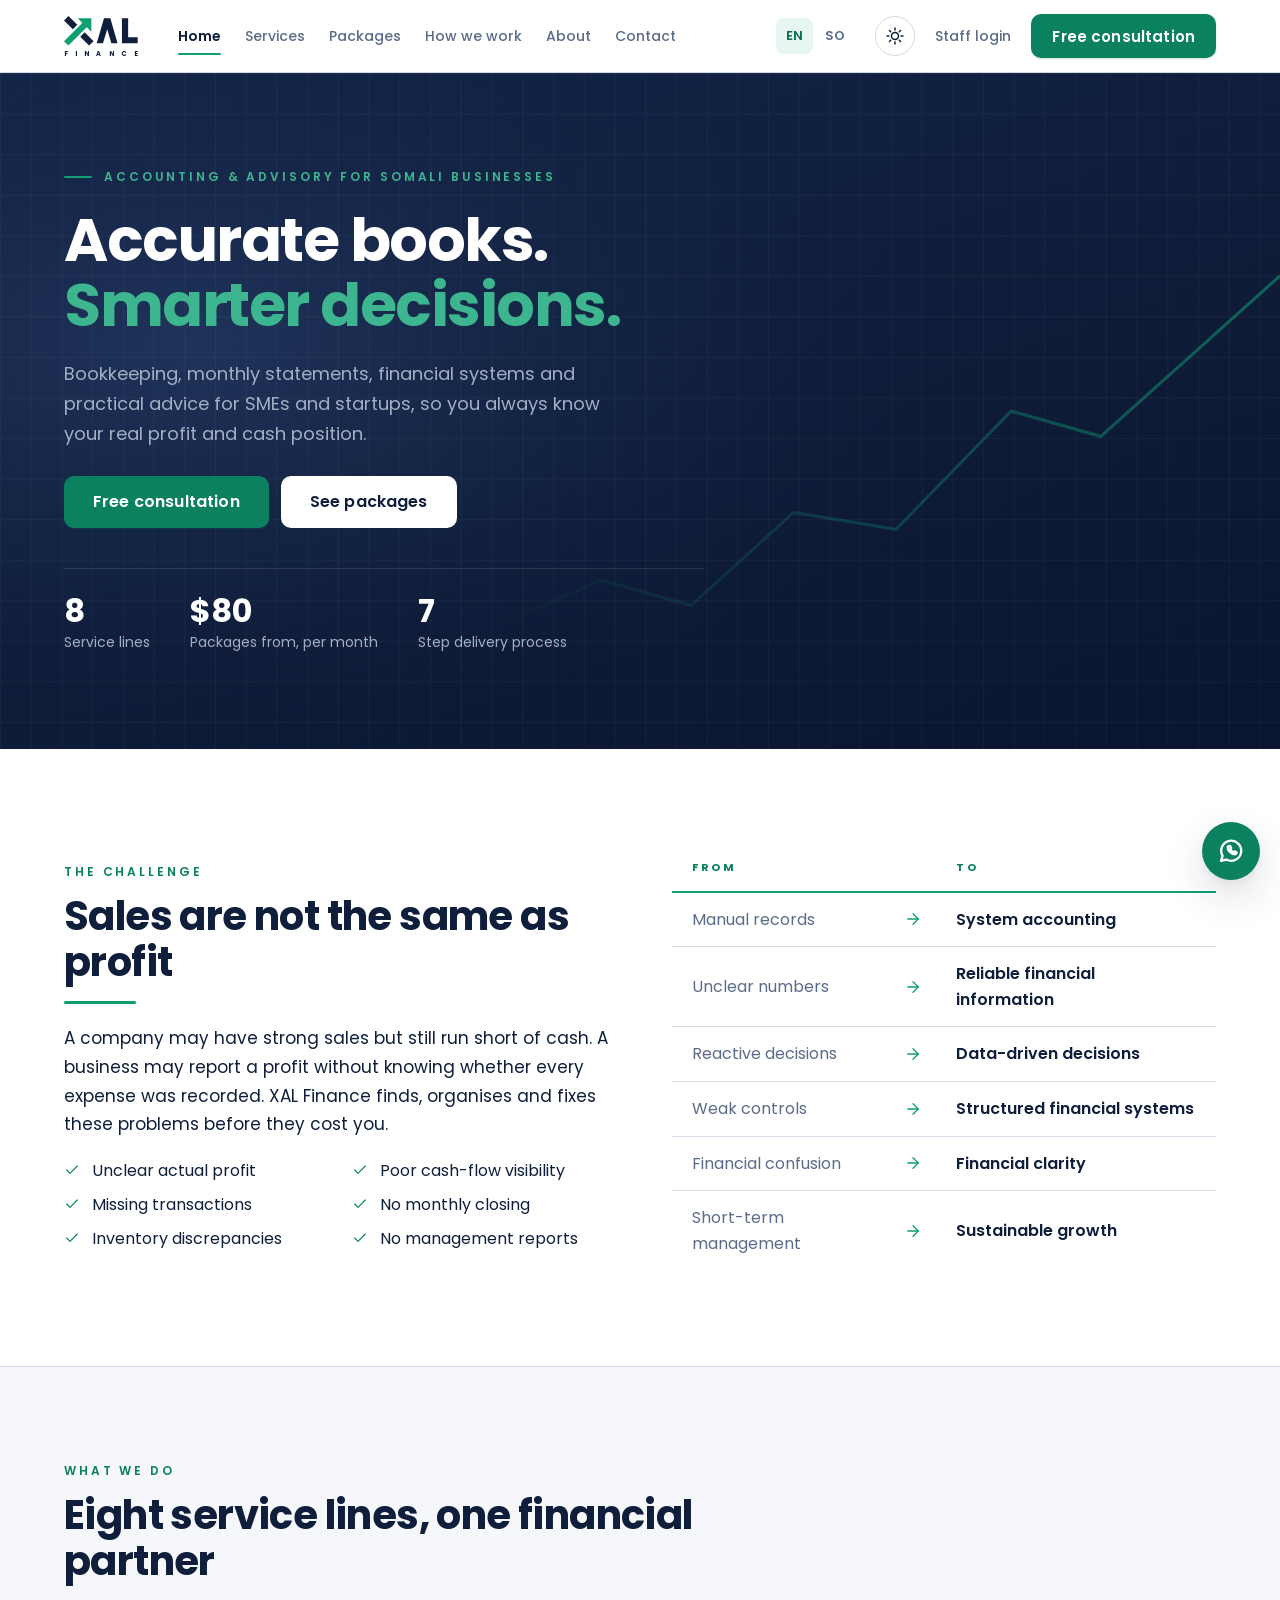
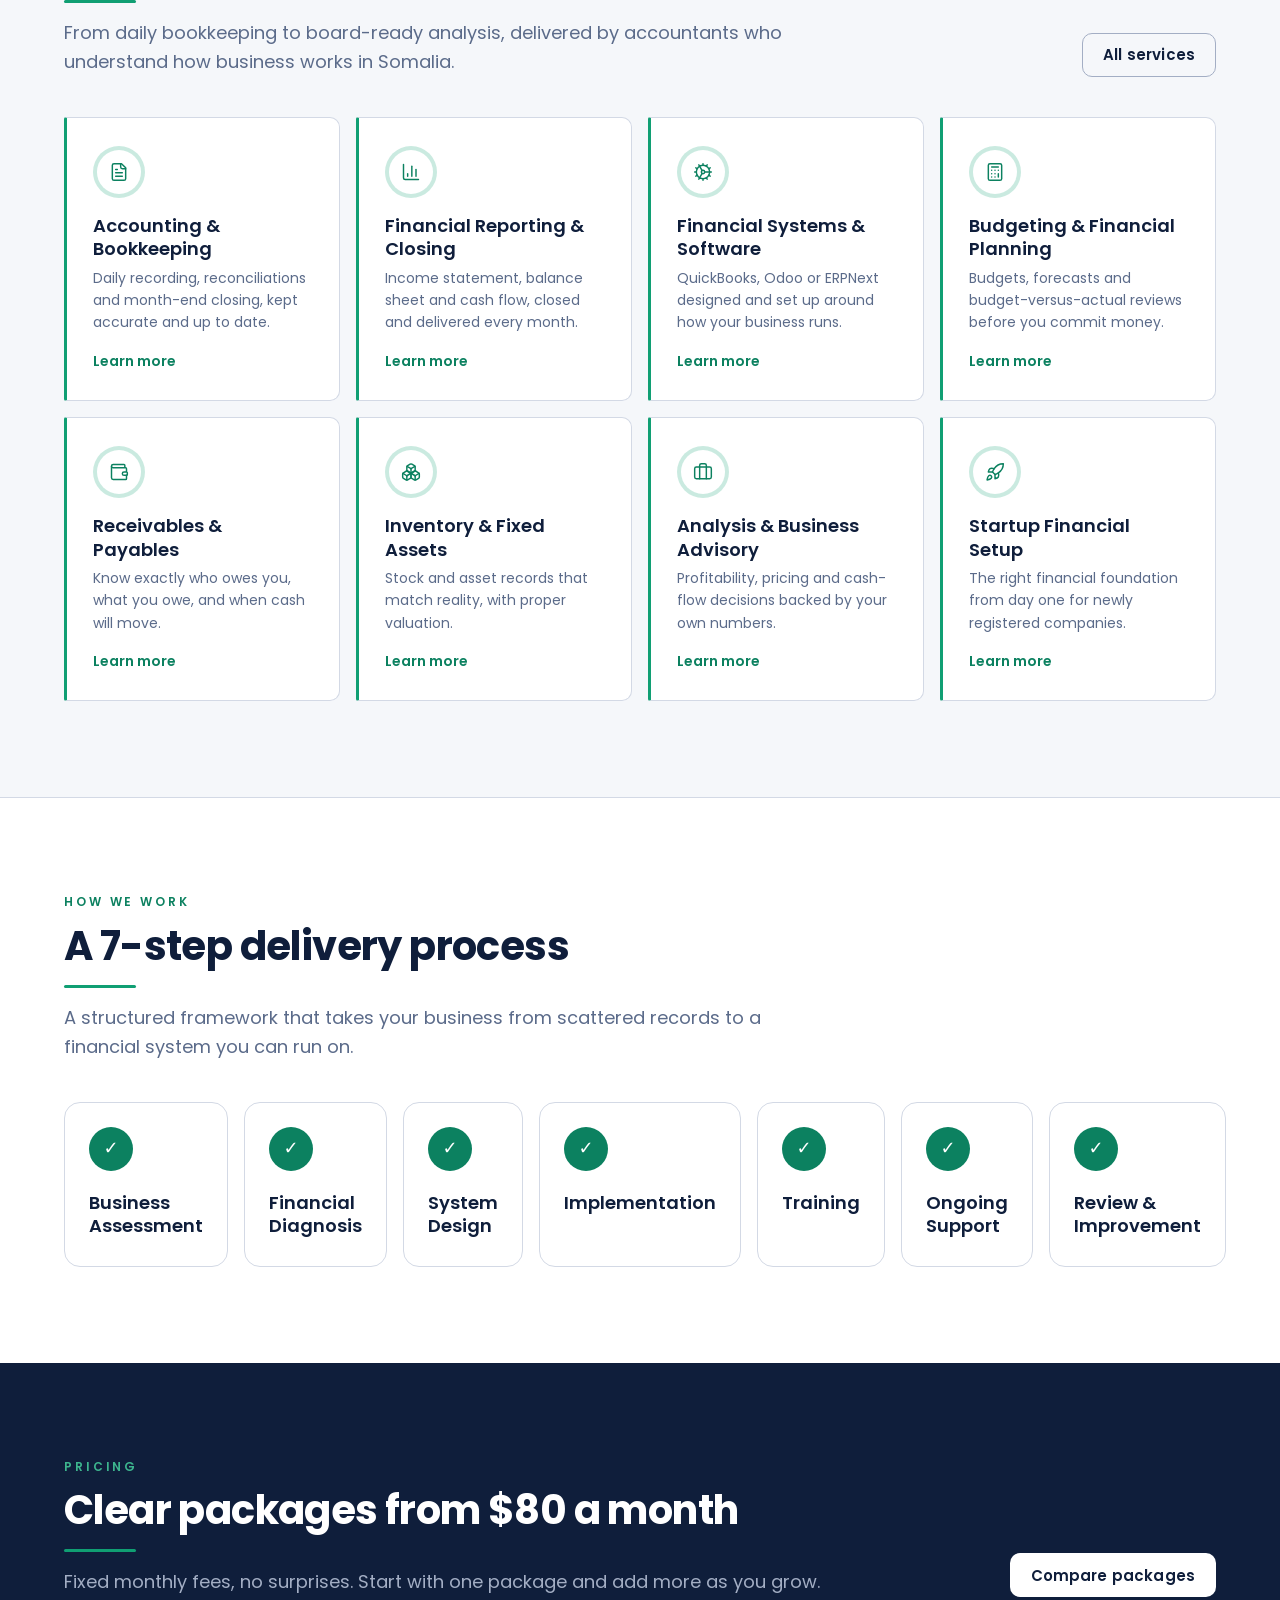
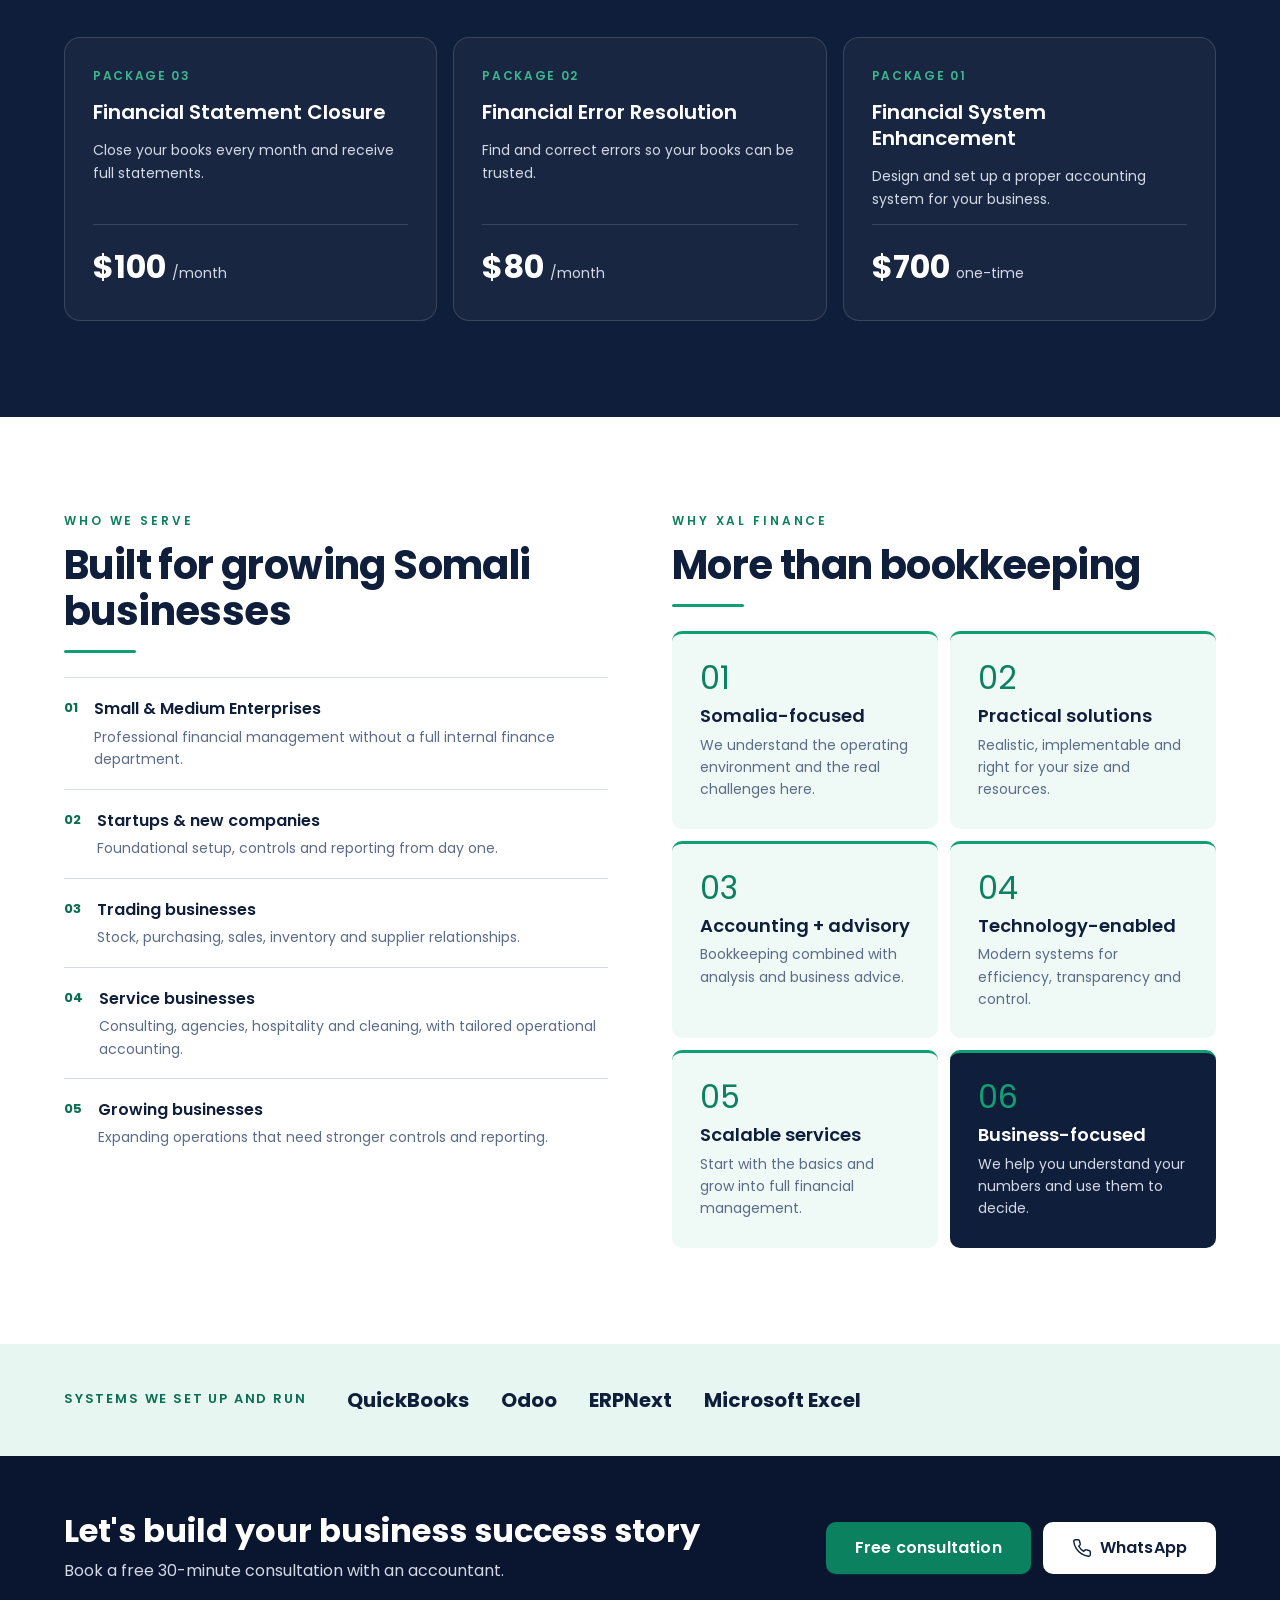
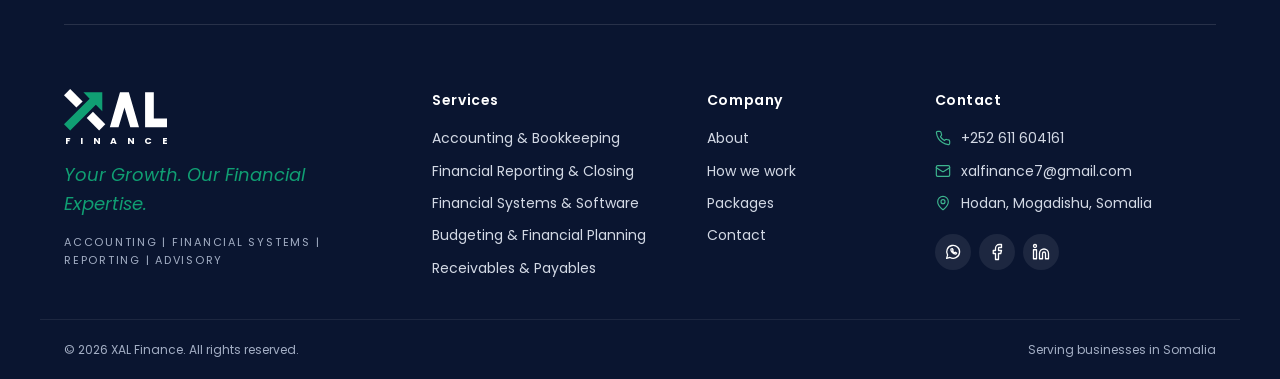
==== commit b67b5720: "Add staff admin to both live sites" ====
--- a/classic/index.html
+++ b/classic/index.html
@@ -5,9 +5,10 @@
   <meta name="viewport" content="width=device-width, initial-scale=1">
   <title>XAL Finance | Accounting & advisory for Somali businesses</title>
   <meta name="description" content="Bookkeeping, monthly statements, financial systems and practical advice for SMEs and startups in Somalia.">
-  <script type="module" crossorigin src="./assets/index-qUCx5h4w.js"></script>
-  <link rel="stylesheet" crossorigin href="./assets/index-D3aA-zhC.css">
-<style>#login-link,a[href="admin.html"]{display:none!important}</style></head>
+  <script type="module" crossorigin src="./assets/index-C_9wl7CZ.js"></script>
+  <link rel="modulepreload" crossorigin href="./assets/Picker-Bg5NJfQo.js">
+  <link rel="stylesheet" crossorigin href="./assets/Picker-D3aA-zhC.css">
+</head>
 <body>
   <div id="root"></div>
 </body>
--- a/classic/assets/Picker-D3aA-zhC.css
+++ b/classic/assets/Picker-D3aA-zhC.css
@@ -0,0 +1 @@
+@font-face{font-family:Poppins;font-style:normal;font-weight:400;font-display:swap;src:url(./poppins-latin-400-normal-cpxAROuN.woff2) format("woff2")}@font-face{font-family:Poppins;font-style:italic;font-weight:400;font-display:swap;src:url(./poppins-latin-400-italic-B4GYq972.woff2) format("woff2")}@font-face{font-family:Poppins;font-style:normal;font-weight:500;font-display:swap;src:url(./poppins-latin-500-normal-C8OXljZJ.woff2) format("woff2")}@font-face{font-family:Poppins;font-style:italic;font-weight:500;font-display:swap;src:url(./poppins-latin-500-italic-o28Otv0U.woff2) format("woff2")}@font-face{font-family:Poppins;font-style:normal;font-weight:600;font-display:swap;src:url(./poppins-latin-600-normal-zEkxB9Mr.woff2) format("woff2")}@font-face{font-family:Poppins;font-style:italic;font-weight:600;font-display:swap;src:url(./poppins-latin-600-italic-CZ4wqKBi.woff2) format("woff2")}@font-face{font-family:Poppins;font-style:normal;font-weight:700;font-display:swap;src:url(./poppins-latin-700-normal-Qrb0O0WB.woff2) format("woff2")}@font-face{font-family:Poppins;font-style:italic;font-weight:700;font-display:swap;src:url(./poppins-latin-700-italic-RKf6esGj.woff2) format("woff2")}@font-face{font-family:Poppins;font-style:normal;font-weight:800;font-display:swap;src:url(./poppins-latin-800-normal-Bd8-pIP1.woff2) format("woff2")}@font-face{font-family:Poppins;font-style:italic;font-weight:800;font-display:swap;src:url(./poppins-latin-800-italic-B-yag6pl.woff2) format("woff2")}:root{--xal-navy-950: #070F22;--xal-navy-900: #0A1530;--xal-navy-800: #0F1E3B;--xal-navy-700: #172A4D;--xal-navy-600: #22365E;--xal-navy-500: #3A4D73;--xal-navy-400: #5B6B8A;--xal-navy-300: #A3AEC4;--xal-navy-200: #D3D9E5;--xal-navy-100: #E9EDF3;--xal-navy-50: #F5F7FA;--xal-green-800: #0A6E52;--xal-green-700: #0C8160;--xal-green-500: #109F73;--xal-green-400: #3DB58E;--xal-green-300: #7FD0B4;--xal-green-100: #DDF3EB;--xal-green-50: #EFF9F5;--xal-success: #0C8160;--xal-success-bg: #EFF9F5;--xal-warning: #A35F00;--xal-warning-bg: #FDF4E3;--xal-danger: #B4362C;--xal-danger-bg: #FBECEA;--xal-info: var(--xal-navy-600);--xal-info-bg: var(--xal-navy-50);--xal-white: #FFFFFF;--xal-chart-1: #109F73;--xal-chart-2: #0F1E3B;--xal-chart-3: #A3AEC4;--xal-chart-grid: #E9EDF3;--xal-chart-axis: #5B6B8A;--xal-bg: #FFFFFF;--xal-bg-subtle: var(--xal-navy-50);--xal-surface: #FFFFFF;--xal-surface-muted: var(--xal-navy-50);--xal-surface-tint: var(--xal-green-50);--xal-surface-inverse: var(--xal-navy-800);--xal-text: var(--xal-navy-800);--xal-text-muted: var(--xal-navy-400);--xal-text-subtle: var(--xal-navy-300);--xal-text-inverse: #FFFFFF;--xal-heading: var(--xal-navy-800);--xal-border: var(--xal-navy-200);--xal-border-strong: var(--xal-navy-300);--xal-primary: var(--xal-green-700);--xal-primary-hover: var(--xal-green-800);--xal-primary-soft: var(--xal-green-50);--xal-on-primary: #FFFFFF;--xal-brand: var(--xal-green-500);--xal-accent: var(--xal-green-500);--xal-accent-text: var(--xal-green-700);--xal-focus-ring: 0 0 0 3px rgba(16, 159, 115, .35);--xal-font-sans: "Poppins", ui-sans-serif, system-ui, -apple-system, "Segoe UI", Roboto, sans-serif;--xal-weight-regular: 400;--xal-weight-medium: 500;--xal-weight-semibold: 600;--xal-weight-bold: 700;--xal-weight-black: 800;--xal-text-xs: .75rem;--xal-text-sm: .875rem;--xal-text-md: 1rem;--xal-text-lg: 1.125rem;--xal-text-xl: 1.25rem;--xal-text-2xl: 1.5rem;--xal-text-3xl: 2rem;--xal-text-4xl: 2.5rem;--xal-text-5xl: 3.5rem;--xal-text-6xl: 4.5rem;--xal-leading-tight: 1.15;--xal-leading-snug: 1.3;--xal-leading-normal: 1.6;--xal-tracking-wide: .24em;--xal-tracking-brand: .6em;--xal-space-0: 0;--xal-space-1: 4px;--xal-space-2: 8px;--xal-space-3: 12px;--xal-space-4: 16px;--xal-space-5: 20px;--xal-space-6: 24px;--xal-space-8: 32px;--xal-space-10: 40px;--xal-space-12: 48px;--xal-space-16: 64px;--xal-space-20: 80px;--xal-space-24: 96px;--xal-radius-sm: 6px;--xal-radius-md: 10px;--xal-radius-lg: 16px;--xal-radius-xl: 24px;--xal-radius-pill: 999px;--xal-shadow-sm: 0 1px 2px rgba(15, 30, 59, .06), 0 1px 3px rgba(15, 30, 59, .08);--xal-shadow-md: 0 4px 12px rgba(15, 30, 59, .08), 0 2px 4px rgba(15, 30, 59, .05);--xal-shadow-lg: 0 16px 40px rgba(15, 30, 59, .14), 0 4px 10px rgba(15, 30, 59, .06);--xal-ease: cubic-bezier(.2, .7, .2, 1);--xal-duration: .16s;--xal-container: 1200px}[data-xal-theme=dark]{--xal-bg: var(--xal-navy-800);--xal-bg-subtle: var(--xal-navy-900);--xal-surface: var(--xal-navy-700);--xal-surface-muted: var(--xal-navy-900);--xal-surface-tint: var(--xal-navy-700);--xal-surface-inverse: #FFFFFF;--xal-text: #FFFFFF;--xal-text-muted: var(--xal-navy-300);--xal-text-subtle: var(--xal-navy-400);--xal-text-inverse: var(--xal-navy-800);--xal-heading: #FFFFFF;--xal-border: rgba(255, 255, 255, .12);--xal-border-strong: rgba(255, 255, 255, .24);--xal-primary-soft: rgba(16, 159, 115, .16);--xal-on-primary: #FFFFFF;--xal-accent-text: var(--xal-green-400);--xal-chart-1: #1EA478;--xal-chart-2: #D3D9E5;--xal-chart-3: #5B6B8A;--xal-chart-grid: rgba(255, 255, 255, .08);--xal-chart-axis: var(--xal-navy-300);--xal-success-bg: rgba(16, 159, 115, .16);--xal-warning-bg: rgba(227, 160, 40, .16);--xal-danger-bg: rgba(220, 80, 70, .16);--xal-info-bg: rgba(255, 255, 255, .08)}[data-xal-theme=light]{--xal-bg: #FFFFFF;--xal-bg-subtle: var(--xal-navy-50);--xal-surface: #FFFFFF;--xal-surface-muted: var(--xal-navy-50);--xal-surface-tint: var(--xal-green-50);--xal-surface-inverse: var(--xal-navy-800);--xal-text: var(--xal-navy-800);--xal-text-muted: var(--xal-navy-400);--xal-text-subtle: var(--xal-navy-300);--xal-text-inverse: #FFFFFF;--xal-heading: var(--xal-navy-800);--xal-border: var(--xal-navy-200);--xal-border-strong: var(--xal-navy-300);--xal-primary: var(--xal-green-700);--xal-primary-hover: var(--xal-green-800);--xal-primary-soft: var(--xal-green-50);--xal-on-primary: #FFFFFF;--xal-brand: var(--xal-green-500);--xal-accent: var(--xal-green-500);--xal-accent-text: var(--xal-green-700);--xal-focus-ring: 0 0 0 3px rgba(16, 159, 115, .35);--xal-chart-1: #109F73;--xal-chart-2: #0F1E3B;--xal-chart-3: #A3AEC4;--xal-chart-grid: #E9EDF3;--xal-chart-axis: #5B6B8A;--xal-success-bg: #EFF9F5;--xal-warning-bg: #FDF4E3;--xal-danger-bg: #FBECEA;--xal-info-bg: #EAF1FA}.xal-root{font-family:var(--xal-font-sans);color:var(--xal-text);background:var(--xal-bg);font-size:var(--xal-text-md);line-height:var(--xal-leading-normal);-webkit-font-smoothing:antialiased;-moz-osx-font-smoothing:grayscale}.xal-root *,.xal-root *:before,.xal-root *:after{box-sizing:border-box}[class^=xal-],[class*=" xal-"]{box-sizing:border-box}[data-xal-theme]{color:var(--xal-text);font-family:var(--xal-font-sans)}.xal-num{font-variant-numeric:tabular-nums;font-feature-settings:"tnum" 1}.xal-upper{text-transform:uppercase}.xal-italic{font-style:italic}.xal-logo{display:inline-block;flex-shrink:0}.xal-heading{margin:0;font-family:var(--xal-font-sans);color:var(--xal-heading);line-height:var(--xal-leading-tight);letter-spacing:-.01em;text-wrap:balance}.xal-heading--display{font-size:clamp(2.5rem,5vw,var(--xal-text-5xl));letter-spacing:-.02em}.xal-heading--xl{font-size:clamp(2rem,4vw,var(--xal-text-4xl));letter-spacing:-.015em}.xal-heading--lg{font-size:var(--xal-text-3xl)}.xal-heading--md{font-size:var(--xal-text-2xl);line-height:var(--xal-leading-snug)}.xal-heading--sm{font-size:var(--xal-text-xl);line-height:var(--xal-leading-snug)}.xal-heading--xs{font-size:var(--xal-text-lg);line-height:var(--xal-leading-snug)}.xal-weight--light{font-weight:300}.xal-weight--regular{font-weight:var(--xal-weight-regular)}.xal-weight--medium{font-weight:var(--xal-weight-medium)}.xal-weight--semibold{font-weight:var(--xal-weight-semibold)}.xal-weight--bold{font-weight:var(--xal-weight-bold)}.xal-weight--black{font-weight:var(--xal-weight-black)}.xal-tone--inverse,.xal-text.xal-tone--inverse{color:#fff}.xal-tone--brand{color:var(--xal-brand)}.xal-tone--muted{color:var(--xal-text-muted)}.xal-text.xal-tone--default{color:var(--xal-text)}.xal-highlight--brand{color:var(--xal-brand)}.xal-text{margin:0;font-family:var(--xal-font-sans);text-wrap:pretty}.xal-text--lg{font-size:var(--xal-text-lg);line-height:1.65}.xal-text--md{font-size:var(--xal-text-md);line-height:var(--xal-leading-normal)}.xal-text--sm{font-size:var(--xal-text-sm);line-height:1.55}.xal-text--xs{font-size:var(--xal-text-xs);line-height:1.5}.xal-eyebrow{display:flex;align-items:center;gap:12px;font-family:var(--xal-font-sans);font-weight:var(--xal-weight-semibold);text-transform:uppercase;letter-spacing:var(--xal-tracking-wide);line-height:1.4}.xal-eyebrow--sm{font-size:11px}.xal-eyebrow--md{font-size:var(--xal-text-xs)}.xal-eyebrow--lg{font-size:var(--xal-text-sm)}.xal-eyebrow--brand{color:var(--xal-accent-text)}.xal-eyebrow--muted{color:var(--xal-text-muted)}.xal-eyebrow--inverse{color:#fff}.xal-eyebrow--center{justify-content:center;text-align:center}.xal-eyebrow--rule-before:before,.xal-eyebrow--rule-both:before,.xal-eyebrow--rule-both:after{content:"";width:28px;height:2px;background:currentColor;border-radius:2px;flex-shrink:0}.xal-eyebrow--rule-before:before,.xal-eyebrow--rule-both:before,.xal-eyebrow--rule-both:after{background:var(--xal-brand)}.xal-section-header{display:flex;flex-direction:column;gap:var(--xal-space-3);max-width:760px}.xal-section-header--center{align-items:center;text-align:center;margin-inline:auto}.xal-section-header__title{margin:0;display:flex;align-items:baseline;gap:16px;color:var(--xal-heading);font-weight:700;line-height:1.15;letter-spacing:-.015em}.xal-section-header--lg .xal-section-header__title{font-size:var(--xal-text-4xl)}.xal-section-header--md .xal-section-header__title{font-size:var(--xal-text-2xl)}.xal-section-header__num{color:var(--xal-accent);font-weight:300;font-size:1.15em;letter-spacing:-.02em;font-variant-numeric:tabular-nums}.xal-section-header__rule{width:72px;height:3px;background:var(--xal-accent);border-radius:2px;margin-top:4px}.xal-section-header__desc{margin:4px 0 0;color:var(--xal-text-muted);font-size:var(--xal-text-lg);line-height:1.6;text-wrap:pretty}.xal-quote{margin:0;font-family:var(--xal-font-sans)}.xal-quote blockquote{margin:0;font-style:italic}.xal-quote figcaption{margin-top:12px;font-size:var(--xal-text-sm);color:var(--xal-text-muted);font-weight:500}.xal-quote--callout{border-left:4px solid var(--xal-accent);padding:4px 0 4px 20px}.xal-quote--callout blockquote{font-size:var(--xal-text-xl);line-height:1.5;color:var(--xal-heading);font-weight:400}.xal-quote--tagline{text-align:center}.xal-quote--tagline blockquote{font-size:var(--xal-text-2xl);color:var(--xal-accent-text);font-weight:500}.xal-quote--panel{background:var(--xal-navy-800);color:#fff;padding:32px 36px;border-radius:var(--xal-radius-md)}.xal-quote--panel blockquote{font-size:var(--xal-text-2xl);line-height:1.5;font-style:normal;font-weight:400}.xal-quote--panel blockquote em,.xal-quote--panel blockquote i{color:var(--xal-green-500)}.xal-quote--panel figcaption{color:var(--xal-green-300)}.xal-btn{--_h: 44px;--_px: 20px;--_fs: 15px;display:inline-flex;align-items:center;justify-content:center;gap:8px;height:var(--_h);padding:0 var(--_px);font-family:var(--xal-font-sans);font-size:var(--_fs);font-weight:600;line-height:1;letter-spacing:.01em;border-radius:var(--xal-radius-md);border:1.5px solid transparent;cursor:pointer;text-decoration:none;white-space:nowrap;transition:background var(--xal-duration) var(--xal-ease),border-color var(--xal-duration) var(--xal-ease),color var(--xal-duration) var(--xal-ease),transform var(--xal-duration) var(--xal-ease),box-shadow var(--xal-duration) var(--xal-ease)}.xal-btn:focus-visible{outline:none;box-shadow:var(--xal-focus-ring)}.xal-btn:active:not(:disabled){transform:translateY(1px)}.xal-btn:disabled{opacity:.5;cursor:not-allowed}.xal-btn--sm{--_h: 36px;--_px: 14px;--_fs: 14px;border-radius:var(--xal-radius-sm)}.xal-btn--lg{--_h: 52px;--_px: 28px;--_fs: 16px}.xal-btn--block{width:100%}.xal-btn--primary{background:var(--xal-primary);color:var(--xal-on-primary);box-shadow:0 1px 2px #0c816040}.xal-btn--primary:hover:not(:disabled){background:var(--xal-primary-hover)}.xal-btn--secondary{background:var(--xal-navy-800);color:#fff}.xal-btn--secondary:hover:not(:disabled){background:var(--xal-navy-700)}.xal-btn--outline{background:transparent;color:var(--xal-text);border-color:var(--xal-border-strong)}.xal-btn--outline:hover:not(:disabled){border-color:var(--xal-text);background:var(--xal-bg-subtle)}.xal-btn--ghost{background:transparent;color:var(--xal-primary)}.xal-btn--ghost:hover:not(:disabled){background:var(--xal-primary-soft)}.xal-btn--inverse{background:#fff;color:var(--xal-navy-800)}.xal-btn--inverse:hover:not(:disabled){background:var(--xal-navy-100)}.xal-spinner{width:16px;height:16px;border-radius:50%;border:2px solid currentColor;border-right-color:transparent;animation:xal-spin .7s linear infinite}@keyframes xal-spin{to{transform:rotate(360deg)}}.xal-icon-badge{display:inline-flex;align-items:center;justify-content:center;flex-shrink:0}.xal-icon-badge--circle{border-radius:50%}.xal-icon-badge--square{border-radius:var(--xal-radius-md)}.xal-icon-badge--sm{width:32px;height:32px}.xal-icon-badge--md{width:44px;height:44px}.xal-icon-badge--lg{width:64px;height:64px}.xal-icon-badge--ring{background:#fff;color:var(--xal-green-700);box-shadow:0 0 0 4px #109f7338}.xal-icon-badge--soft{background:var(--xal-primary-soft);color:var(--xal-primary)}.xal-icon-badge--navy{background:var(--xal-navy-800);color:#fff}.xal-icon-badge--green{background:var(--xal-green-700);color:#fff}.xal-badge{display:inline-flex;align-items:center;gap:6px;height:24px;padding:0 10px;font-family:var(--xal-font-sans);font-size:12px;font-weight:600;line-height:1;border-radius:var(--xal-radius-pill);border:1px solid transparent;white-space:nowrap}.xal-badge--caps{text-transform:uppercase;letter-spacing:.14em;font-size:11px}.xal-badge__dot{width:6px;height:6px;border-radius:50%;background:currentColor}.xal-badge--soft.xal-badge--neutral{background:var(--xal-navy-100);color:var(--xal-navy-600)}.xal-badge--soft.xal-badge--brand{background:var(--xal-green-50);color:var(--xal-green-800)}.xal-badge--soft.xal-badge--navy{background:var(--xal-navy-100);color:var(--xal-navy-800)}.xal-badge--soft.xal-badge--success{background:var(--xal-success-bg);color:var(--xal-success)}.xal-badge--soft.xal-badge--warning{background:var(--xal-warning-bg);color:var(--xal-warning)}.xal-badge--soft.xal-badge--danger{background:var(--xal-danger-bg);color:var(--xal-danger)}.xal-badge--soft.xal-badge--info{background:var(--xal-info-bg);color:var(--xal-info)}.xal-badge--solid.xal-badge--neutral{background:var(--xal-navy-400);color:#fff}.xal-badge--solid.xal-badge--brand,.xal-badge--solid.xal-badge--success{background:var(--xal-green-700);color:#fff}.xal-badge--solid.xal-badge--navy{background:var(--xal-navy-800);color:#fff}.xal-badge--solid.xal-badge--warning{background:var(--xal-warning);color:#fff}.xal-badge--solid.xal-badge--danger{background:var(--xal-danger);color:#fff}.xal-badge--solid.xal-badge--info{background:var(--xal-info);color:#fff}.xal-badge--outline{background:transparent;border-color:currentColor}.xal-badge--outline.xal-badge--neutral{color:var(--xal-text-muted)}.xal-badge--outline.xal-badge--brand,.xal-badge--outline.xal-badge--success{color:var(--xal-primary)}.xal-badge--outline.xal-badge--navy{color:var(--xal-text)}.xal-badge--outline.xal-badge--warning{color:var(--xal-warning)}.xal-badge--outline.xal-badge--danger{color:var(--xal-danger)}.xal-badge--outline.xal-badge--info{color:var(--xal-info)}.xal-card{position:relative;border-radius:var(--xal-radius-lg);border:1px solid var(--xal-border);background:var(--xal-surface);color:var(--xal-text);overflow:hidden}.xal-card--muted{background:var(--xal-surface-muted);border-color:transparent}.xal-card--tint{background:var(--xal-green-50);border-color:transparent;color:var(--xal-navy-800)}.xal-card--navy{background:var(--xal-navy-800);border-color:transparent;color:#fff}.xal-card--outline{background:transparent}.xal-card--p-none{padding:0}.xal-card--p-sm{padding:var(--xal-space-4)}.xal-card--p-md{padding:var(--xal-space-6)}.xal-card--p-lg{padding:var(--xal-space-8)}.xal-card--elevated{box-shadow:var(--xal-shadow-md);border-color:transparent}.xal-card--interactive{cursor:pointer;transition:border-color var(--xal-duration) var(--xal-ease)}.xal-card--interactive:hover{border-color:var(--xal-green-500)}.xal-card--accent-brand{border-top:4px solid var(--xal-green-500)}.xal-service{display:flex;gap:16px;color:var(--xal-text)}.xal-service--card{flex-direction:column;padding:28px 28px 28px 26px;border-radius:2px var(--xal-radius-md) var(--xal-radius-md) 2px;background:var(--xal-surface);border:1px solid var(--xal-border);border-left:3px solid var(--xal-green-500);transition:border-color var(--xal-duration)}.xal-service--card:hover{border-color:var(--xal-green-500)}.xal-service--card .xal-icon-badge{margin:4px 0 4px 4px}.xal-service--inline{align-items:center;gap:18px}.xal-service__body{display:flex;flex-direction:column;gap:6px}.xal-service__title{margin:0;font-size:var(--xal-text-lg);font-weight:600;line-height:1.3;color:var(--xal-heading)}.xal-service--inline .xal-service__title{font-size:var(--xal-text-xl)}.xal-service__desc{margin:0;font-size:var(--xal-text-sm);line-height:1.6;color:var(--xal-text-muted)}.xal-service__items{margin:6px 0 0;padding:0;list-style:none;display:flex;flex-direction:column;gap:6px;font-size:var(--xal-text-sm)}.xal-service__items li{display:flex;gap:10px;align-items:baseline}.xal-service__items li:before{content:"";width:6px;height:6px;transform:translateY(-2px) rotate(45deg);background:var(--xal-accent);flex-shrink:0}.xal-service__link{display:inline-flex;align-items:center;gap:6px;margin-top:10px;font-size:var(--xal-text-sm);font-weight:600;color:var(--xal-primary);text-decoration:none}.xal-service__link:hover{text-decoration:underline;text-underline-offset:3px}.xal-features{color:var(--xal-text)}.xal-features--panel-tint{background:var(--xal-green-50);color:var(--xal-navy-800);padding:28px 32px;border-radius:var(--xal-radius-md)}.xal-features--panel-navy{background:var(--xal-navy-800);padding:28px 32px;border-radius:var(--xal-radius-md)}.xal-features__title{margin-bottom:14px}.xal-features--panel-tint .xal-eyebrow--brand{color:var(--xal-green-800)}.xal-features__list{margin:0;padding:0;list-style:none;display:grid;gap:10px 32px;font-size:var(--xal-text-md);line-height:1.5}.xal-features__list--cols-1{grid-template-columns:1fr}.xal-features__list--cols-2{grid-template-columns:repeat(2,minmax(0,1fr))}.xal-features__list--cols-3{grid-template-columns:repeat(3,minmax(0,1fr))}.xal-features__list li{display:flex;align-items:baseline;gap:12px}.xal-features__list--diamond li:before{content:"";width:7px;height:7px;background:var(--xal-green-500);transform:translateY(-2px) rotate(45deg);flex-shrink:0}.xal-features__list--dot li:before{content:"";width:7px;height:7px;border-radius:50%;background:var(--xal-green-500);transform:translateY(-2px);flex-shrink:0}.xal-features__list--check li{align-items:flex-start}.xal-features__check{color:var(--xal-primary);margin-top:3px}.xal-numcard{display:flex;color:var(--xal-text)}.xal-numcard--block{border:1px solid var(--xal-border);border-radius:var(--xal-radius-md);overflow:hidden;background:var(--xal-surface)}.xal-numcard--block .xal-numcard__num{flex:0 0 88px;display:flex;align-items:center;justify-content:center;background:var(--xal-navy-800);color:var(--xal-green-500);font-size:var(--xal-text-2xl);font-weight:700;font-variant-numeric:tabular-nums}.xal-numcard--block .xal-numcard__body{padding:22px 26px}.xal-numcard--block.xal-numcard--featured{border-color:transparent;background:var(--xal-navy-800)}.xal-numcard--block.xal-numcard--featured .xal-numcard__num{background:var(--xal-green-500);color:var(--xal-navy-800)}.xal-numcard--block.xal-numcard--featured .xal-numcard__title{color:#fff}.xal-numcard--block.xal-numcard--featured .xal-numcard__desc{color:var(--xal-navy-200)}.xal-numcard--top{flex-direction:column;gap:10px;padding:28px;background:var(--xal-green-50);border-radius:var(--xal-radius-md);border-top:3px solid var(--xal-green-500)}.xal-numcard--top .xal-numcard__num{font-size:var(--xal-text-3xl);font-weight:300;color:var(--xal-green-700);line-height:1;font-variant-numeric:tabular-nums}.xal-numcard--top.xal-numcard--featured{background:var(--xal-navy-800)}.xal-numcard--top.xal-numcard--featured .xal-numcard__num{color:var(--xal-green-500)}.xal-numcard--top.xal-numcard--featured .xal-numcard__title{color:#fff}.xal-numcard--top.xal-numcard--featured .xal-numcard__desc{color:var(--xal-navy-200)}.xal-numcard__title{margin:0 0 6px;font-size:var(--xal-text-lg);font-weight:600;color:var(--xal-heading);line-height:1.3}.xal-numcard__desc{margin:0;font-size:var(--xal-text-sm);line-height:1.6;color:var(--xal-text-muted)}.xal-steps{list-style:none;margin:0;padding:0;display:flex;color:var(--xal-text)}.xal-steps--vertical{flex-direction:column}.xal-steps--vertical .xal-steps__item{display:flex;gap:20px;position:relative;padding-bottom:24px}.xal-steps--vertical .xal-steps__item:not(:last-child):after{content:"";position:absolute;left:21px;top:48px;bottom:4px;width:2px;background:var(--xal-border)}.xal-steps--horizontal{gap:16px}.xal-steps--horizontal .xal-steps__item{flex:1 1 0;display:flex;flex-direction:column;gap:14px;position:relative;padding:24px;border:1px solid var(--xal-border);border-radius:var(--xal-radius-lg);background:var(--xal-surface)}.xal-steps__num{width:44px;height:44px;flex-shrink:0;border-radius:50%;display:inline-flex;align-items:center;justify-content:center;background:var(--xal-navy-800);color:var(--xal-green-500);font-weight:700;font-size:var(--xal-text-lg);font-variant-numeric:tabular-nums}.xal-steps__item--done .xal-steps__num{background:var(--xal-green-700);color:#fff}.xal-steps__item--current .xal-steps__num{background:#fff;color:var(--xal-green-700);box-shadow:0 0 0 2px var(--xal-green-500),0 0 0 6px #109f732e}.xal-steps__item--todo .xal-steps__num{background:var(--xal-navy-100);color:var(--xal-navy-400)}.xal-steps__item--done:after{background:var(--xal-green-500)!important}.xal-steps__body{padding-top:6px}.xal-steps__title{margin:0 0 4px;font-size:var(--xal-text-lg);font-weight:600;color:var(--xal-heading);line-height:1.3}.xal-steps__item--todo .xal-steps__title{color:var(--xal-text-muted)}.xal-steps__desc{margin:0;font-size:var(--xal-text-sm);line-height:1.6;color:var(--xal-text-muted)}.xal-transform{font-family:var(--xal-font-sans);color:var(--xal-text);border-radius:var(--xal-radius-md);overflow:hidden}.xal-transform--dark{background:var(--xal-navy-800)}.xal-transform__head,.xal-transform__row{display:grid;grid-template-columns:1fr 40px 1.2fr;align-items:center;gap:12px;padding:14px 20px}.xal-transform__head{font-size:11px;font-weight:700;letter-spacing:var(--xal-tracking-wide);text-transform:uppercase;color:var(--xal-accent-text);border-bottom:2px solid var(--xal-green-500)}.xal-transform__row{border-bottom:1px solid var(--xal-border)}.xal-transform__row:last-child{border-bottom:none}.xal-transform__from{color:var(--xal-text-muted)}.xal-transform__arrow{color:var(--xal-green-500)}.xal-transform__to{font-weight:600;color:var(--xal-heading)}.xal-package{display:flex;flex-direction:column;border-radius:var(--xal-radius-xl);border:1px solid var(--xal-border);background:var(--xal-surface);overflow:hidden;box-shadow:var(--xal-shadow-sm);color:var(--xal-text)}.xal-package--featured{border:2px solid var(--xal-green-500);box-shadow:var(--xal-shadow-lg)}.xal-package__top{flex:1;padding:28px 24px 20px;display:flex;flex-direction:column}.xal-package__labels{display:flex;gap:8px;justify-content:center;margin-bottom:16px}.xal-package__title{margin:0;text-align:center;font-size:var(--xal-text-xl);font-weight:800;text-transform:uppercase;letter-spacing:.01em;line-height:1.2;color:var(--xal-heading)}.xal-package__tagline{margin:10px 0 0;text-align:center;font-style:italic;color:var(--xal-text-muted);font-size:var(--xal-text-sm);line-height:1.5}.xal-package__cols{margin-top:20px;display:flex;justify-content:space-between;padding-bottom:10px;border-bottom:1px solid var(--xal-border);font-size:10px;letter-spacing:.16em;text-transform:uppercase;color:var(--xal-text-muted);font-weight:600}.xal-package__cols strong{color:var(--xal-heading)}.xal-package__services{list-style:none;margin:0;padding:0}.xal-package__services li{display:flex;justify-content:space-between;gap:12px;padding:12px 0;border-bottom:1px dashed var(--xal-border)}.xal-package__services li>div{display:flex;flex-direction:column;gap:2px}.xal-package__svc{font-size:var(--xal-text-sm);font-weight:500;display:flex;gap:10px;align-items:baseline}.xal-package__svc:before{content:"";width:6px;height:6px;border-radius:50%;background:var(--xal-green-500);transform:translateY(-2px);flex-shrink:0}.xal-package__detail{font-size:12px;color:var(--xal-text-muted);padding-left:16px}.xal-package__price{font-weight:700;font-size:var(--xal-text-md);color:var(--xal-heading);white-space:nowrap}.xal-package__price small{font-weight:500;font-size:11px;color:var(--xal-text-muted)}.xal-package__separate{margin-top:auto;padding-top:16px;display:flex;justify-content:space-between;font-size:12px;color:var(--xal-text-muted)}.xal-package__foot{background:var(--xal-navy-800);padding:20px 24px 24px;display:flex;flex-direction:column;gap:14px}.xal-package__foot-row{display:flex;justify-content:space-between;align-items:center}.xal-package__total{display:flex;align-items:baseline;gap:8px;color:#fff}.xal-package__total span{font-size:44px;font-weight:800;line-height:1;letter-spacing:-.02em}.xal-package__total small{font-size:var(--xal-text-sm);color:var(--xal-navy-300)}.xal-testimonial{margin:0;position:relative;padding:32px;border-radius:var(--xal-radius-lg);background:var(--xal-surface);border:1px solid var(--xal-border);color:var(--xal-text)}.xal-testimonial--dark{background:var(--xal-navy-800);border-color:transparent}.xal-testimonial__mark{display:block;height:36px;font-size:72px;line-height:1;color:var(--xal-green-500);font-family:Georgia,serif}.xal-testimonial blockquote{margin:0 0 24px;font-size:var(--xal-text-lg);line-height:1.6;color:var(--xal-heading)}.xal-testimonial figcaption{display:flex;gap:12px;align-items:center}.xal-testimonial figcaption div{display:flex;flex-direction:column}.xal-testimonial figcaption strong{font-weight:600;color:var(--xal-heading)}.xal-testimonial figcaption div span{font-size:var(--xal-text-sm);color:var(--xal-text-muted)}.xal-avatar{display:inline-flex;align-items:center;justify-content:center;border-radius:50%;overflow:hidden;flex-shrink:0;font-weight:600;letter-spacing:.02em}.xal-avatar img{width:100%;height:100%;object-fit:cover}.xal-avatar--sm{width:28px;height:28px;font-size:11px}.xal-avatar--md{width:40px;height:40px;font-size:14px}.xal-avatar--lg{width:56px;height:56px;font-size:18px}.xal-avatar--xl{width:80px;height:80px;font-size:26px}.xal-avatar--navy{background:var(--xal-navy-800);color:#fff}.xal-avatar--green{background:var(--xal-green-700);color:#fff}.xal-stat{padding:22px 24px;border-radius:var(--xal-radius-lg);background:var(--xal-surface);border:1px solid var(--xal-border);display:flex;flex-direction:column;gap:10px;color:var(--xal-text)}.xal-stat--navy{background:var(--xal-navy-800);border-color:transparent}.xal-stat__head{display:flex;justify-content:space-between;align-items:center;gap:12px}.xal-stat__label{font-size:var(--xal-text-sm);font-weight:500;color:var(--xal-text-muted)}.xal-stat__value{font-size:var(--xal-text-3xl);font-weight:700;line-height:1.1;letter-spacing:-.02em;color:var(--xal-heading)}.xal-stat__foot{display:flex;align-items:center;gap:8px;font-size:var(--xal-text-xs);flex-wrap:wrap}.xal-stat__change{display:inline-flex;align-items:center;gap:4px;padding:2px 8px;border-radius:var(--xal-radius-pill);font-weight:600;font-variant-numeric:tabular-nums}.xal-stat__change--good{background:var(--xal-success-bg);color:var(--xal-success)}.xal-stat__change--bad{background:var(--xal-danger-bg);color:var(--xal-danger)}.xal-stat__change--flat{background:var(--xal-navy-100);color:var(--xal-navy-500)}.xal-stat__caption{color:var(--xal-text-muted)}.xal-table-wrap{width:100%;overflow-x:auto;border:1px solid var(--xal-border);border-radius:var(--xal-radius-lg);background:var(--xal-surface)}.xal-table-wrap:focus-visible{outline:2px solid var(--xal-green-500);outline-offset:2px}.xal-table{width:100%;border-collapse:collapse;font-family:var(--xal-font-sans);font-size:var(--xal-text-sm);color:var(--xal-text)}.xal-table caption{text-align:left;padding:18px 20px 6px;font-weight:600;font-size:var(--xal-text-md);color:var(--xal-heading)}.xal-table th{text-align:left;padding:12px 20px;font-size:11px;font-weight:600;letter-spacing:.12em;text-transform:uppercase;color:var(--xal-text-muted);background:var(--xal-bg-subtle);border-bottom:1px solid var(--xal-border);white-space:nowrap}.xal-table td{padding:14px 20px;border-bottom:1px solid var(--xal-border);vertical-align:middle}.xal-table tbody tr:last-child td{border-bottom:none}.xal-table tbody tr:hover td{background:var(--xal-bg-subtle)}.xal-table--striped tbody tr:nth-child(2n) td{background:var(--xal-bg-subtle)}.xal-table--dense th,.xal-table--dense td{padding:8px 14px}.xal-table tfoot td{font-weight:700;color:var(--xal-heading);border-top:2px solid var(--xal-navy-800);border-bottom:none;background:var(--xal-surface)}.xal-progress{display:flex;flex-direction:column;gap:8px;font-size:var(--xal-text-sm);color:var(--xal-text)}.xal-progress__head{display:flex;justify-content:space-between;gap:12px}.xal-progress__head span:first-child{font-weight:500}.xal-progress__value{color:var(--xal-text-muted)}.xal-progress__track{height:8px;border-radius:var(--xal-radius-pill);background:var(--xal-navy-100);overflow:hidden}.xal-progress--sm .xal-progress__track{height:4px}.xal-progress__fill{height:100%;border-radius:inherit;transition:width .4s var(--xal-ease)}.xal-progress__fill--brand{background:var(--xal-green-500)}.xal-progress__fill--navy{background:var(--xal-navy-800)}.xal-progress__fill--warning{background:#d98a0b}.xal-progress__fill--danger{background:var(--xal-danger)}.xal-tabs{display:flex;gap:4px;font-family:var(--xal-font-sans)}.xal-tabs--underline{border-bottom:1px solid var(--xal-border);gap:24px}.xal-tabs__tab{all:unset;box-sizing:border-box;cursor:pointer;display:inline-flex;align-items:center;gap:8px;font-size:var(--xal-text-sm);font-weight:500;color:var(--xal-text-muted);transition:color var(--xal-duration),background var(--xal-duration)}.xal-tabs__tab:focus-visible{box-shadow:var(--xal-focus-ring);border-radius:6px}.xal-tabs--underline .xal-tabs__tab{padding:12px 2px;border-bottom:2px solid transparent;margin-bottom:-1px}.xal-tabs--underline .xal-tabs__tab:hover{color:var(--xal-text)}.xal-tabs--underline .xal-tabs__tab.is-active{color:var(--xal-heading);font-weight:600;border-bottom-color:var(--xal-green-500)}.xal-tabs--pill{display:inline-flex;background:var(--xal-bg-subtle);padding:4px;border-radius:var(--xal-radius-md);border:1px solid var(--xal-border)}.xal-tabs--pill .xal-tabs__tab{padding:8px 16px;border-radius:7px}.xal-tabs--pill .xal-tabs__tab.is-active{background:var(--xal-surface);color:var(--xal-heading);font-weight:600;box-shadow:var(--xal-shadow-sm)}.xal-tabs__count{min-width:20px;height:20px;padding:0 6px;border-radius:10px;display:inline-flex;align-items:center;justify-content:center;font-size:11px;font-weight:600;background:var(--xal-navy-100);color:var(--xal-navy-600);font-variant-numeric:tabular-nums}.is-active .xal-tabs__count{background:var(--xal-green-50);color:var(--xal-green-800)}.xal-alert{display:flex;gap:12px;align-items:flex-start;padding:14px 16px;border-radius:var(--xal-radius-md);border:1px solid;border-left-width:4px;font-size:var(--xal-text-sm);line-height:1.5;color:var(--xal-text)}.xal-alert--info{background:var(--xal-info-bg);border-color:var(--xal-info)}.xal-alert--success{background:var(--xal-success-bg);border-color:var(--xal-success)}.xal-alert--warning{background:var(--xal-warning-bg);border-color:var(--xal-warning)}.xal-alert--danger{background:var(--xal-danger-bg);border-color:var(--xal-danger)}.xal-alert--info .xal-alert__icon{color:var(--xal-info)}.xal-alert--success .xal-alert__icon{color:var(--xal-success)}.xal-alert--warning .xal-alert__icon{color:var(--xal-warning)}.xal-alert--danger .xal-alert__icon{color:var(--xal-danger)}.xal-alert__icon{margin-top:1px}.xal-alert__body{flex:1;display:flex;flex-direction:column;gap:2px}.xal-alert__title{font-weight:600;color:var(--xal-heading)}.xal-alert__text{color:var(--xal-text)}.xal-alert__action{align-self:center}.xal-alert__close{all:unset;cursor:pointer;color:var(--xal-text-muted);padding:2px;border-radius:4px;display:inline-flex}.xal-alert__close:hover{color:var(--xal-text)}.xal-field{display:flex;flex-direction:column;gap:6px;font-family:var(--xal-font-sans);color:var(--xal-text)}.xal-field__label{font-size:var(--xal-text-sm);font-weight:600;color:var(--xal-heading)}.xal-field__req{color:var(--xal-danger)}.xal-field__control{display:flex;align-items:center;gap:10px;min-height:46px;padding:0 14px;border:1.5px solid var(--xal-border);border-radius:var(--xal-radius-md);background:var(--xal-surface);transition:border-color var(--xal-duration),box-shadow var(--xal-duration);position:relative}.xal-field__control:hover{border-color:var(--xal-border-strong)}.xal-field__control:focus-within{border-color:var(--xal-green-500);box-shadow:var(--xal-focus-ring)}.xal-field__control--multi{align-items:flex-start;padding-top:12px;padding-bottom:12px}.xal-field__control input,.xal-field__control textarea,.xal-field__control select{flex:1;min-width:0;border:none;outline:none;background:transparent;font:inherit;font-size:var(--xal-text-md);color:var(--xal-text);padding:0}.xal-field__control textarea{resize:vertical;line-height:1.5}.xal-field__control input::placeholder,.xal-field__control textarea::placeholder{color:var(--xal-text-subtle)}.xal-field__control--select select{appearance:none;height:44px;padding-right:28px;cursor:pointer}.xal-field__chevron{position:absolute;right:14px;pointer-events:none;color:var(--xal-text-muted)}.xal-field__icon{color:var(--xal-text-muted)}.xal-field__affix{color:var(--xal-text-muted);font-size:var(--xal-text-sm);font-weight:500;white-space:nowrap}.xal-field__msg{margin:0;display:flex;gap:6px;align-items:center;font-size:13px;color:var(--xal-text-muted)}.xal-field--error .xal-field__control{border-color:var(--xal-danger)}.xal-field--error .xal-field__control:focus-within{box-shadow:0 0 0 3px #b4362c33}.xal-field--error .xal-field__msg{color:var(--xal-danger)}.xal-field--disabled .xal-field__control{background:var(--xal-bg-subtle);opacity:.7}.xal-check{display:inline-flex;gap:12px;align-items:flex-start;cursor:pointer;font-family:var(--xal-font-sans);color:var(--xal-text)}.xal-check input{position:absolute;opacity:0;width:1px;height:1px}.xal-check__box{width:20px;height:20px;flex-shrink:0;margin-top:1px;border-radius:5px;border:1.5px solid var(--xal-border-strong);background:var(--xal-surface);display:inline-flex;align-items:center;justify-content:center;color:transparent;transition:all var(--xal-duration)}.xal-check input:checked+.xal-check__box{background:var(--xal-green-700);border-color:var(--xal-green-700);color:#fff}.xal-check input:focus-visible+.xal-check__box{box-shadow:var(--xal-focus-ring)}.xal-check__text{display:flex;flex-direction:column;gap:2px}.xal-check__label{font-size:var(--xal-text-md);font-weight:500;line-height:1.4}.xal-check__desc{font-size:var(--xal-text-sm);color:var(--xal-text-muted)}.xal-check--disabled{opacity:.55;cursor:not-allowed}.xal-sidebar{width:264px;min-height:560px;height:100%;display:flex;flex-direction:column;background:var(--xal-navy-800);color:#fff;padding:24px 16px;font-family:var(--xal-font-sans)}.xal-sidebar__brand{display:flex;flex-direction:column;gap:8px;padding:0 10px 24px;border-bottom:1px solid rgba(255,255,255,.08)}.xal-sidebar__product{font-size:11px;letter-spacing:var(--xal-tracking-wide);text-transform:uppercase;color:var(--xal-green-500);font-weight:600}.xal-sidebar__nav{flex:1;display:flex;flex-direction:column;gap:20px;padding-top:20px}.xal-sidebar__section{display:flex;flex-direction:column;gap:2px}.xal-sidebar__heading{padding:0 12px 6px;font-size:10px;font-weight:600;letter-spacing:.18em;text-transform:uppercase;color:var(--xal-navy-300)}.xal-sidebar__item{display:flex;align-items:center;gap:12px;padding:10px 12px;border-radius:var(--xal-radius-md);color:var(--xal-navy-200);text-decoration:none;font-size:var(--xal-text-sm);font-weight:500;transition:background var(--xal-duration),color var(--xal-duration);position:relative}.xal-sidebar__item:hover{background:#ffffff0f;color:#fff}.xal-sidebar__item.is-active{background:#109f7329;color:#fff;font-weight:600}.xal-sidebar__item.is-active:before{content:"";position:absolute;left:-16px;top:8px;bottom:8px;width:3px;border-radius:0 3px 3px 0;background:var(--xal-green-500)}.xal-sidebar__item.is-active svg{color:var(--xal-green-400)}.xal-sidebar__item span:first-of-type{flex:1}.xal-sidebar__badge{min-width:22px;height:20px;padding:0 6px;border-radius:10px;background:var(--xal-green-700);color:#fff;font-size:11px;font-weight:700;display:inline-flex;align-items:center;justify-content:center}.xal-sidebar__user{display:flex;gap:10px;align-items:center;padding:16px 10px 0;border-top:1px solid rgba(255,255,255,.08)}.xal-sidebar__user div{display:flex;flex-direction:column;line-height:1.3}.xal-sidebar__user strong{font-size:var(--xal-text-sm);font-weight:600}.xal-sidebar__user div>span{font-size:12px;color:var(--xal-navy-300)}.xal-chart{margin:0;font-family:var(--xal-font-sans);color:var(--xal-text)}.xal-chart__head{display:flex;justify-content:space-between;align-items:center;gap:16px;flex-wrap:wrap;margin-bottom:12px}.xal-chart__title{font-weight:600;font-size:var(--xal-text-md);color:var(--xal-heading)}.xal-chart__legend{display:flex;gap:16px;font-size:13px;color:var(--xal-text-muted)}.xal-chart__key{display:inline-flex;align-items:center;gap:6px}.xal-chart__key i,.xal-chart__tooltip i{width:10px;height:10px;border-radius:3px;display:inline-block}.xal-chart__plot{position:relative}.xal-chart__plot svg{display:block;overflow:visible}.xal-chart__tick{font-size:11px;fill:var(--xal-chart-axis);font-family:var(--xal-font-sans);font-variant-numeric:tabular-nums}.xal-chart__tooltip{position:absolute;top:0;transform:translate(-50%);pointer-events:none;background:var(--xal-navy-800);color:#fff;border-radius:var(--xal-radius-md);padding:10px 12px;font-size:12px;display:flex;flex-direction:column;gap:4px;box-shadow:var(--xal-shadow-lg);min-width:150px;z-index:2}.xal-chart__tooltip span{display:flex;align-items:center;gap:6px;color:var(--xal-navy-200)}.xal-chart__tooltip b{margin-left:auto;color:#fff;font-weight:600}.xal-pattern{position:absolute;inset:0;pointer-events:none;overflow:hidden;z-index:0}.xal-pattern svg{position:absolute;inset:0;width:100%;height:100%;display:block}.xal-nav{position:relative;z-index:2;font-family:var(--xal-font-sans);background:var(--xal-bg);border-bottom:1px solid var(--xal-border)}.xal-nav--dark{background:var(--xal-navy-800)}.xal-nav__inner{max-width:var(--xal-container);margin:0 auto;padding:14px 24px;display:flex;align-items:center;gap:40px}.xal-nav__brand{display:inline-flex}.xal-nav__links{display:flex;gap:24px;flex:1}.xal-nav__link{white-space:nowrap;color:var(--xal-text-muted);text-decoration:none;font-size:var(--xal-text-sm);font-weight:500;transition:color var(--xal-duration);position:relative;padding:6px 0}.xal-nav__link:hover{color:var(--xal-text)}.xal-nav__link.is-active{color:var(--xal-heading);font-weight:600}.xal-nav__link.is-active:after{content:"";position:absolute;left:0;right:0;bottom:-2px;height:2px;border-radius:2px;background:var(--xal-green-500)}.xal-nav__actions{display:flex;align-items:center;gap:20px}@media(max-width:860px){.xal-nav__links{display:none}.xal-nav__inner{justify-content:space-between}}.xal-hero{position:relative;overflow:hidden;font-family:var(--xal-font-sans);color:var(--xal-text);background:var(--xal-bg)}.xal-hero--dark{background:linear-gradient(160deg,#13244A 0%,var(--xal-navy-800) 45%,var(--xal-navy-900) 100%)}.xal-hero--light{background:var(--xal-navy-50)}.xal-hero__inner{position:relative;z-index:1;max-width:var(--xal-container);margin:0 auto;padding:96px 24px;display:grid;gap:56px;align-items:center}.xal-hero--split .xal-hero__inner{grid-template-columns:minmax(0,1.1fr) minmax(0,1fr)}.xal-hero--center .xal-hero__copy{text-align:center;align-items:center;margin:0 auto}.xal-hero__copy{display:flex;flex-direction:column;gap:22px;max-width:640px}.xal-hero__title{margin:0;font-size:clamp(2.5rem,5vw,3.75rem);line-height:1.08;letter-spacing:-.025em;font-weight:700;color:var(--xal-heading);text-wrap:balance}.xal-hero__desc{margin:0;font-size:var(--xal-text-lg);line-height:1.65;color:var(--xal-text-muted);max-width:560px}.xal-hero__actions{display:flex;gap:12px;flex-wrap:wrap;margin-top:6px}.xal-hero--center .xal-hero__actions{justify-content:center}.xal-hero__stats{margin:18px 0 0;display:flex;gap:40px;padding-top:24px;border-top:1px solid var(--xal-border)}.xal-hero__stats div{display:flex;flex-direction:column;gap:2px}.xal-hero__stats dt{font-size:var(--xal-text-3xl);font-weight:700;color:var(--xal-heading);line-height:1.1}.xal-hero__stats dd{margin:0;font-size:var(--xal-text-sm);color:var(--xal-text-muted)}.xal-hero--photo{background:var(--xal-navy-800)}.xal-hero__photo{position:absolute;inset:0;width:100%;height:100%;object-fit:cover;z-index:0}.xal-hero__fade{position:absolute;inset:0;z-index:0;background:linear-gradient(90deg,#0f1e3bf2,#0f1e3bdb 30%,#0f1e3b73 55%,#0f1e3b00 72%)}.xal-hero--photo .xal-hero__inner{min-height:620px}.xal-hero--photo .xal-hero__copy{max-width:600px}.xal-hero--photo .xal-hero__stats{border-top-color:#ffffff2e}@media(max-width:860px){.xal-hero__fade{background:linear-gradient(0deg,#0f1e3bf2,#0f1e3bbf 55%,#0f1e3b33)}.xal-hero--photo .xal-hero__inner{min-height:560px;align-items:end}}@media(max-width:860px){.xal-hero--split .xal-hero__inner{grid-template-columns:1fr}.xal-hero__inner{padding:64px 20px}}.xal-contactbar{font-family:var(--xal-font-sans);background:#fff;border-bottom:6px solid var(--xal-green-500);color:var(--xal-navy-800)}.xal-contactbar--dark{background:var(--xal-navy-900);color:#fff}.xal-contactbar__inner{max-width:var(--xal-container);margin:0 auto;padding:20px 24px;display:flex;flex-wrap:wrap;align-items:center;justify-content:space-between;gap:20px 32px}.xal-contactbar__item{display:flex;align-items:center;gap:12px;font-size:var(--xal-text-md)}.xal-contactbar__item strong{font-weight:600}.xal-contactbar__socials{display:inline-flex;border-radius:var(--xal-radius-md);overflow:hidden}.xal-contactbar__socials span{width:40px;height:44px;display:inline-flex;align-items:center;justify-content:center;background:var(--xal-navy-800);color:#fff}.xal-contactbar__socials span.is-green{background:var(--xal-green-700)}.xal-contactbar__handle{display:flex;flex-direction:column;line-height:1.25}.xal-contactbar__handle span{font-size:10px;letter-spacing:.12em;text-transform:uppercase;color:var(--xal-text-muted);font-weight:500}.xal-cta{position:relative;overflow:hidden;background:var(--xal-navy-800);color:#fff;font-family:var(--xal-font-sans)}.xal-cta__slash{position:absolute;right:-40px;top:0;bottom:0;width:220px;background:linear-gradient(90deg,transparent 0 30%,var(--xal-navy-600) 30% 55%,var(--xal-green-500) 55%);transform:skew(-20deg);opacity:.95}.xal-cta__inner{position:relative;z-index:1;max-width:var(--xal-container);margin:0 auto;padding:40px 180px 40px 24px;display:flex;align-items:center;gap:40px;flex-wrap:wrap}.xal-cta__copy{flex:1;min-width:260px;display:flex;flex-direction:column;gap:12px;align-items:flex-start;padding-left:40px;border-left:1px solid rgba(255,255,255,.16)}.xal-cta__copy h2{margin:0;font-size:var(--xal-text-2xl);font-weight:700;line-height:1.25;color:#fff}.xal-cta__copy p{margin:0;color:var(--xal-navy-200)}.xal-cta__contact{display:flex;flex-direction:column;gap:12px;font-size:var(--xal-text-md)}.xal-cta__contact span{display:flex;align-items:center;gap:10px}.xal-cta__contact i{width:32px;height:32px;border-radius:50%;background:#fff;color:var(--xal-navy-800);display:inline-flex;align-items:center;justify-content:center}.xal-cta__contact b{font-weight:600}.xal-footer{background:var(--xal-navy-900);color:var(--xal-navy-200);font-family:var(--xal-font-sans)}.xal-footer__inner{max-width:var(--xal-container);margin:0 auto;padding:64px 24px 40px;display:grid;grid-template-columns:1.4fr 1fr .8fr 1.2fr;gap:40px}.xal-footer__brand{display:flex;flex-direction:column;gap:16px}.xal-footer__tagline{margin:0;font-style:italic;color:var(--xal-green-500);font-size:var(--xal-text-lg)}.xal-footer__lines{margin:0;font-size:11px;letter-spacing:.16em;text-transform:uppercase;color:var(--xal-navy-300)}.xal-footer__col h4{margin:0 0 16px;color:#fff;font-size:var(--xal-text-sm);font-weight:600;letter-spacing:.04em}.xal-footer__col ul{list-style:none;margin:0;padding:0;display:flex;flex-direction:column;gap:10px;font-size:var(--xal-text-sm)}.xal-footer__col a,.xal-footer__col li>span{color:var(--xal-navy-200);text-decoration:none}.xal-footer__col a:hover{color:#fff}.xal-footer__contact li{display:flex;gap:10px;align-items:center}.xal-footer__contact a{color:inherit;text-decoration:none}.xal-footer__contact a:hover{color:#fff}.xal-footer__contact svg{color:var(--xal-green-400)}.xal-footer__social{display:flex;gap:8px;margin-top:20px}.xal-footer__social a{width:36px;height:36px;border-radius:50%;display:inline-flex;align-items:center;justify-content:center;background:#ffffff14;color:#fff;transition:background var(--xal-duration)}.xal-footer__social a:hover{background:var(--xal-green-700)}.xal-footer__bottom{max-width:var(--xal-container);margin:0 auto;padding:20px 24px;border-top:1px solid rgba(255,255,255,.08);display:flex;justify-content:space-between;flex-wrap:wrap;gap:8px;font-size:12px;color:var(--xal-navy-300)}@media(max-width:860px){.xal-footer__inner{grid-template-columns:1fr 1fr}}.xal-artboard{position:relative;overflow:hidden;container-type:inline-size;font-family:var(--xal-font-sans);flex-shrink:0}.xal-artboard .xal-logo{display:block}.xal-artboard__pad{position:absolute;inset:0;z-index:1;display:flex;flex-direction:column}.xal-bcard{aspect-ratio:3.5 / 2;border-radius:8px;box-shadow:var(--xal-shadow-md)}.xal-bcard--front{background:linear-gradient(150deg,#13244A,var(--xal-navy-800) 60%,var(--xal-navy-900));color:#fff;display:flex;flex-direction:column;align-items:center;justify-content:center}.xal-bcard__front-logo,.xal-bcard__front-tag{position:relative;z-index:1}.xal-bcard__bar{z-index:2}.xal-bcard__front-tag{margin-top:4.5cqw;font-size:2.9cqw;font-style:italic;color:var(--xal-green-500);letter-spacing:.02em}.xal-bcard__bar{position:absolute;left:0;right:0;bottom:0;height:1.6cqw;background:var(--xal-green-500)}.xal-bcard--back{background:#fff;color:var(--xal-navy-800)}.xal-bcard__pad{left:34cqw;padding:8cqw 7cqw 9cqw 6.5cqw;justify-content:space-between}.xal-bcard__side{position:absolute;left:0;top:0;bottom:0;width:34cqw;background:linear-gradient(160deg,#15284F,var(--xal-navy-800) 60%,var(--xal-navy-900));display:flex;flex-direction:column;align-items:center;justify-content:center;gap:3.2cqw}.xal-bcard__side-word{font-size:2.3cqw;font-weight:700;letter-spacing:.55em;margin-right:-.55em;text-transform:uppercase;color:#fff}.xal-bcard__watermark{position:absolute;z-index:0;right:4cqw;top:50%;transform:translateY(-50%);opacity:.06;pointer-events:none}.xal-bcard__watermark .xal-logo{display:block}.xal-bcard__who{border-left:.8cqw solid var(--xal-green-500);padding-left:3cqw}.xal-bcard__name{font-size:5cqw;font-weight:700;line-height:1.15;letter-spacing:-.01em;text-wrap:balance}.xal-bcard__role{font-size:2.35cqw;color:var(--xal-green-700);font-weight:600;letter-spacing:.1em;text-transform:uppercase;margin-top:1.4cqw;line-height:1.45}.xal-bcard__lines{list-style:none;margin:0;padding:0;display:flex;flex-direction:column;gap:2cqw;font-size:2.9cqw;font-weight:500}.xal-bcard__lines li{display:flex;align-items:center;gap:2.4cqw}.xal-bcard__lines i{width:5.2cqw;height:5.2cqw;flex-shrink:0;border-radius:1.2cqw;background:var(--xal-green-50);color:var(--xal-green-700);display:inline-flex;align-items:center;justify-content:center}.xal-bcard__lines svg{width:3cqw;height:3cqw}.xal-bcard__qr{margin:0;display:flex;flex-direction:column;align-items:center;gap:2.2cqw}.xal-bcard__qr-tile{display:block;padding:1.6cqw;background:#fff;border-radius:1.4cqw}.xal-bcard__qr img{display:block;width:20cqw;height:20cqw}.xal-bcard__qr figcaption{max-width:26cqw;font-size:1.85cqw;line-height:1.3;font-weight:600;text-align:center;color:#fff;letter-spacing:.02em}.xal-bcard--back .xal-bcard__bar{left:34cqw;background:var(--xal-green-500)}.xal-letter{aspect-ratio:210 / 297;background:#fff;color:var(--xal-navy-800);display:flex;flex-direction:column;box-shadow:var(--xal-shadow-md)}.xal-letter__head{display:flex;justify-content:space-between;align-items:flex-end;padding:7cqw 9cqw 3.2cqw}.xal-letter__contact{display:flex;flex-direction:column;align-items:flex-end;gap:.5cqw;font-size:1.5cqw;color:var(--xal-navy-500)}.xal-letter__rule{margin:0 9cqw;height:.3cqw;background:linear-gradient(90deg,var(--xal-green-500) 0 22%,var(--xal-navy-100) 22%)}.xal-letter__body{flex:1;padding:5cqw 9cqw 3cqw;font-size:1.75cqw;line-height:1.7;display:flex;flex-direction:column;gap:2.6cqw}.xal-letter__meta{display:flex;justify-content:space-between;color:var(--xal-navy-500)}.xal-letter__to{font-style:normal;display:flex;flex-direction:column}.xal-letter__to span:first-child{font-weight:600}.xal-letter__subject{margin:0;font-weight:700;color:var(--xal-navy-800)}.xal-letter__content p{margin:0 0 1.8cqw}.xal-letter__sign{display:flex;flex-direction:column;margin-top:2cqw}.xal-letter__sign strong{margin-top:5cqw;font-weight:700}.xal-letter__sign span:last-child{color:var(--xal-navy-500)}.xal-letter__foot{position:relative;padding:2.4cqw 9cqw 4.4cqw;display:flex;justify-content:space-between;align-items:center;border-top:1px solid var(--xal-navy-100);margin:0}.xal-letter__tag{font-style:italic;color:var(--xal-green-700);font-size:1.6cqw}.xal-letter__lines{font-size:1.15cqw;letter-spacing:.2em;color:var(--xal-navy-400)}.xal-letter__band{position:absolute;left:0;right:0;bottom:0;height:1.4cqw;display:flex}.xal-letter__band i{flex:3;background:var(--xal-navy-800)}.xal-letter__band b{flex:1;background:var(--xal-green-500)}.xal-docpage{background:#fff;color:var(--xal-navy-800);font-family:var(--xal-font-sans);display:flex;flex-direction:column;padding:48px 72px 40px;box-shadow:var(--xal-shadow-md)}.xal-docpage__head{display:flex;justify-content:space-between;align-items:center;padding-bottom:12px;border-bottom:2px solid var(--xal-green-500);font-size:10px;letter-spacing:.24em;text-transform:uppercase}.xal-docpage__head strong{font-weight:700;color:var(--xal-navy-800)}.xal-docpage__head span{color:var(--xal-navy-400)}.xal-docpage__body{flex:1;padding:40px 0 32px;display:flex;flex-direction:column;gap:28px}.xal-docpage__foot{display:flex;justify-content:space-between;padding-top:12px;border-top:1px solid var(--xal-green-50);font-size:12px;color:var(--xal-navy-400)}.xal-docpage__foot strong{color:var(--xal-navy-800)}.xal-cover{aspect-ratio:210 / 297;background:linear-gradient(180deg,#17305C 0%,var(--xal-navy-800) 45%,var(--xal-navy-900) 100%);color:#fff;box-shadow:var(--xal-shadow-lg)}.xal-cover__pad{padding:9cqw 10cqw 11cqw}.xal-cover__top{display:flex;justify-content:space-between;align-items:flex-start}.xal-cover__edition{font-size:1.9cqw;letter-spacing:.3em;text-transform:uppercase;color:var(--xal-green-300);font-weight:600}.xal-cover__title{margin-top:auto;display:flex;flex-direction:column;line-height:1}.xal-cover__light{font-size:11cqw;font-weight:300;text-transform:uppercase;letter-spacing:.01em}.xal-cover__bold{font-size:14cqw;font-weight:800;text-transform:uppercase;letter-spacing:-.02em;margin-top:1cqw}.xal-cover__sub{font-size:5cqw;font-weight:300;color:var(--xal-green-500);margin-top:3cqw}.xal-cover__bottom{margin-top:12cqw;display:flex;justify-content:space-between;align-items:flex-end;gap:6cqw}.xal-cover__lines{list-style:none;margin:0;padding:0;display:flex;flex-direction:column;gap:1.6cqw;font-size:1.9cqw;letter-spacing:.3em;text-transform:uppercase;color:var(--xal-green-300)}.xal-cover__intro{margin:0;max-width:46cqw;font-size:2.2cqw;line-height:1.6;color:var(--xal-navy-200)}.xal-cover__band{position:absolute;left:0;right:0;bottom:0;height:1.8cqw;background:var(--xal-green-500);z-index:2}.xal-social-cover{background:linear-gradient(150deg,#13244A 0%,var(--xal-navy-800) 50%,var(--xal-navy-900) 100%);color:#fff}.xal-social-cover--facebook{aspect-ratio:820 / 312;display:flex;flex-direction:column}.xal-social-cover--linkedin{aspect-ratio:1584 / 396}.xal-scf__main{position:relative;z-index:1;flex:1;display:flex;align-items:center;gap:3.5cqw;padding:2.4cqw 3cqw 2.4cqw 5cqw}.xal-scf__brand{display:flex;flex-direction:column;gap:2.4cqw;flex-shrink:0}.xal-scf__tag{font-size:1.45cqw;font-weight:600;letter-spacing:.18em;text-transform:uppercase;display:flex;align-items:center;gap:1.2cqw}.xal-scf__tag:before{content:"";width:2.4cqw;height:.25cqw;background:var(--xal-green-500)}.xal-scf__panel{flex:1;min-width:0;position:relative;display:flex;align-items:stretch;border:1px solid rgba(255,255,255,.28);border-radius:3cqw;background:#ffffff0a;padding:2.2cqw 2.4cqw 2.2cqw 5cqw}.xal-scf__vlabel{position:absolute;left:-1.7cqw;top:50%;transform:translateY(-50%) rotate(-90deg);background:#fff;color:var(--xal-navy-800);font-size:1.1cqw;font-weight:700;letter-spacing:.2em;text-transform:uppercase;padding:.9cqw 2cqw;border-radius:2cqw;white-space:nowrap}.xal-scf__grid{flex:1;min-width:0;display:grid;grid-template-columns:minmax(0,1fr) minmax(0,1fr);gap:1.8cqw 2.2cqw;align-content:center}.xal-scf__svc{display:flex;align-items:center;gap:1.4cqw}.xal-scf__svc .xal-icon-badge{width:4.4cqw;height:4.4cqw;box-shadow:0 0 0 .45cqw #109f734d}.xal-scf__svc .xal-icon-badge svg{width:2.1cqw;height:2.1cqw}.xal-scf__svc div{display:flex;flex-direction:column;line-height:1.25}.xal-scf__svc strong{font-size:1.45cqw;font-weight:600}.xal-scf__svc span{font-size:1.2cqw;color:var(--xal-green-300)}.xal-scf__contact{position:relative;z-index:1;display:flex;justify-content:center;gap:4cqw;padding:1.3cqw 0;background:#fff;color:var(--xal-navy-800);border-bottom:.7cqw solid var(--xal-green-500);font-size:1.4cqw}.xal-scf__contact span{display:flex;align-items:center;gap:.9cqw}.xal-scf__contact svg{width:1.6cqw;height:1.6cqw;color:var(--xal-green-700)}.xal-scf__contact b{font-weight:600}.xal-scl__copy{position:relative;z-index:1;height:100%;display:flex;align-items:center;justify-content:flex-end;gap:4cqw;padding:0 5cqw 0 30cqw}.xal-scl__copy>div{display:flex;flex-direction:column;gap:1.6cqw;padding-left:4cqw;border-left:1px solid rgba(255,255,255,.2)}.xal-scl__tag{font-size:2.3cqw;font-weight:600;line-height:1.2}.xal-scl__row{display:flex;flex-wrap:wrap;gap:.8cqw 2cqw;font-size:1.1cqw;letter-spacing:.06em;color:var(--xal-navy-200)}.xal-scl__row span{display:inline-flex;align-items:center;gap:.6cqw}.xal-scl__row svg{width:1.3cqw;height:1.3cqw;color:var(--xal-green-400)}.xal-social-cover__rule{position:absolute;left:0;right:0;bottom:0;height:.6cqw;background:var(--xal-green-500);z-index:1}.xal-savatar{aspect-ratio:1;display:flex;align-items:center;justify-content:center;background:radial-gradient(circle at 30% 25%,#1A3260,var(--xal-navy-800) 70%)}.xal-savatar--full-white{background:#fff;box-shadow:inset 0 0 0 1px var(--xal-navy-100)}.xal-savatar--circle{border-radius:50%}.xal-post{color:var(--xal-text);background:var(--xal-bg)}.xal-post__pad{padding:7cqw}.xal-post--square{aspect-ratio:1}.xal-post--portrait{aspect-ratio:4 / 5}.xal-post--story{aspect-ratio:9 / 16}.xal-post--story .xal-post__pad{padding-top:16cqw;padding-bottom:16cqw}.xal-post--dark{background:linear-gradient(160deg,#15284F,var(--xal-navy-800) 55%,var(--xal-navy-900))}.xal-post--light{background:var(--xal-navy-50)}.xal-post--green{background:linear-gradient(160deg,var(--xal-green-500),var(--xal-green-800))}.xal-post__content{flex:1;min-height:0;display:flex;flex-direction:column;justify-content:center;gap:3cqw}.xal-post__eyebrow{font-size:3cqw;font-weight:600;letter-spacing:.24em;text-transform:uppercase;color:var(--xal-accent-text);display:flex;align-items:center;gap:2.4cqw}.xal-post__eyebrow:before{content:"";width:6cqw;height:.5cqw;background:var(--xal-green-500)}.xal-post--green .xal-post__eyebrow{color:#fff}.xal-post--green .xal-post__eyebrow:before{background:#fff}.xal-post--green .xal-post__cta{background:#fff;color:var(--xal-navy-800)}.xal-post__title{margin:0;font-size:8.4cqw;font-weight:800;line-height:1.05;letter-spacing:-.02em;color:var(--xal-heading);text-wrap:balance}.xal-post--dark .xal-highlight--brand{color:var(--xal-green-400)}.xal-post--green .xal-highlight--brand{color:var(--xal-navy-800)}.xal-post__body{margin:0;font-size:3.6cqw;line-height:1.5;color:var(--xal-text-muted)}.xal-post--green .xal-post__body{color:#ffffffe0}.xal-post__points{list-style:none;margin:0;padding:0;display:flex;flex-direction:column;gap:1.6cqw;font-size:3.4cqw;font-weight:500}.xal-post__points li{display:flex;align-items:center;gap:2.4cqw}.xal-post__points svg{width:3.8cqw;height:3.8cqw;padding:.6cqw;border-radius:50%;background:var(--xal-green-500);color:#fff;box-sizing:content-box}.xal-post__price{display:flex;align-items:baseline;gap:2cqw}.xal-post__price span{font-size:12cqw;font-weight:800;line-height:1;letter-spacing:-.03em;color:var(--xal-heading)}.xal-post__price small{font-size:3.6cqw;color:var(--xal-text-muted)}.xal-post__cta{align-self:flex-start;display:inline-flex;align-items:center;gap:2cqw;padding:2.6cqw 5cqw;border-radius:2cqw;background:var(--xal-green-700);color:#fff;font-size:3.4cqw;font-weight:700}.xal-post__cta svg{width:3.6cqw;height:3.6cqw}.xal-post--light .xal-post__cta{background:var(--xal-green-700);color:#fff}.xal-post__foot{flex-shrink:0;display:flex;justify-content:space-between;align-items:flex-end;padding-top:3.4cqw;border-top:1px solid var(--xal-border);font-size:3cqw;font-weight:600;color:var(--xal-text-muted)}.xal-post--green .xal-post__foot{border-color:#ffffff40;color:#fff}.xal-brochure{aspect-ratio:297 / 210;background:#fff;color:var(--xal-navy-800);display:grid;grid-template-columns:repeat(3,1fr);box-shadow:var(--xal-shadow-md)}.xal-brochure__panel{position:relative;overflow:hidden;padding:3.4cqw 3cqw;display:flex;flex-direction:column;gap:1.4cqw;border-right:1px dashed var(--xal-navy-100)}.xal-brochure__panel:last-child{border-right:none}.xal-brochure__panel--tint{background:var(--xal-green-50)}.xal-brochure__panel--navy,.xal-brochure__panel--cover{background:linear-gradient(165deg,#15284F,var(--xal-navy-800) 55%,var(--xal-navy-900));color:#fff;border-right-color:transparent}.xal-brochure__panel>*:not(.xal-pattern){position:relative;z-index:1}.xal-brochure__eyebrow{font-size:.95cqw;font-weight:700;letter-spacing:.24em;text-transform:uppercase;color:var(--xal-green-700);display:flex;align-items:center;gap:.8cqw}.xal-brochure__eyebrow:before{content:"";width:1.8cqw;height:.2cqw;background:var(--xal-green-500)}[data-xal-theme=dark] .xal-brochure__eyebrow,.xal-brochure__panel--navy .xal-brochure__eyebrow{color:var(--xal-green-400)}.xal-brochure__h{margin:0;font-size:2.1cqw;font-weight:700;line-height:1.2;letter-spacing:-.01em;color:inherit;text-wrap:balance}.xal-brochure__p{margin:0;font-size:1.15cqw;line-height:1.6;color:var(--xal-navy-500)}.xal-brochure__reasons{list-style:none;margin:.4cqw 0 0;padding:0;display:flex;flex-direction:column;gap:1.3cqw}.xal-brochure__reasons li{display:flex;gap:1.2cqw}.xal-brochure__reasons li>span{flex-shrink:0;width:3.2cqw;height:3.2cqw;border-radius:.5cqw;background:var(--xal-navy-800);color:var(--xal-green-400);font-size:1.15cqw;font-weight:700;display:flex;align-items:center;justify-content:center}.xal-brochure__reasons strong{display:block;font-size:1.2cqw;font-weight:600}.xal-brochure__reasons p{margin:.2cqw 0 0;font-size:1.02cqw;line-height:1.5;color:var(--xal-navy-500)}.xal-brochure__contact{list-style:none;margin:.4cqw 0 0;padding:0;display:flex;flex-direction:column;gap:.9cqw;font-size:1.12cqw;font-weight:500}.xal-brochure__contact li{display:flex;align-items:center;gap:1cqw}.xal-brochure__contact i{width:2.6cqw;height:2.6cqw;flex-shrink:0;border-radius:.6cqw;background:var(--xal-navy-800);color:#fff;display:inline-flex;align-items:center;justify-content:center}.xal-brochure__contact svg,.xal-brochure__services svg{width:1.4cqw;height:1.4cqw}.xal-brochure__team{margin-top:.8cqw;padding-top:1.4cqw;border-top:1px solid rgba(15,30,59,.12);display:flex;flex-direction:column;gap:.9cqw}.xal-brochure__person{display:flex;flex-direction:column;line-height:1.3}.xal-brochure__person strong{font-size:1.15cqw;font-weight:700}.xal-brochure__person span{font-size:.95cqw;color:var(--xal-green-700);font-weight:500}.xal-brochure__backlogo{margin-top:auto}.xal-brochure__cover-top{display:flex}.xal-brochure__cover-mid{margin-top:auto;display:flex;flex-direction:column;gap:1.4cqw}.xal-brochure__title{margin:0;font-size:3.4cqw;font-weight:800;line-height:1.1;letter-spacing:-.02em;color:#fff;text-wrap:balance}.xal-brochure__title span{color:var(--xal-green-400)}.xal-brochure__tag{margin:0;font-size:1.2cqw;font-style:italic;color:var(--xal-navy-200)}.xal-brochure__cover-foot{margin-top:3cqw;padding-bottom:1.2cqw;font-size:.85cqw;font-weight:600;letter-spacing:.2em;text-transform:uppercase;color:var(--xal-green-300)}.xal-brochure__band{position:absolute!important;left:0;right:0;bottom:0;height:.8cqw;background:var(--xal-green-500)}.xal-brochure__transform{margin-top:.6cqw;border-radius:.8cqw;overflow:hidden;border:1px solid var(--xal-navy-100)}.xal-brochure__transform div{display:grid;grid-template-columns:1fr auto 1.1fr;align-items:center;gap:.8cqw;padding:.9cqw 1.2cqw;font-size:1cqw;border-bottom:1px solid var(--xal-navy-100)}.xal-brochure__transform div:last-child{border-bottom:none}.xal-brochure__transform span{color:var(--xal-navy-400)}.xal-brochure__transform svg{width:1.1cqw;height:1.1cqw;color:var(--xal-green-500)}.xal-brochure__services{list-style:none;margin:.4cqw 0 0;padding:0;display:flex;flex-direction:column;gap:1.25cqw}.xal-brochure__services li{display:flex;gap:1.1cqw;align-items:flex-start}.xal-brochure__services i{flex-shrink:0;width:3cqw;height:3cqw;border-radius:50%;background:#fff;color:var(--xal-green-700);display:inline-flex;align-items:center;justify-content:center;box-shadow:0 0 0 .35cqw #109f734d}.xal-brochure__services strong{display:block;font-size:1.15cqw;font-weight:600}.xal-brochure__services p{margin:.2cqw 0 0;font-size:.98cqw;line-height:1.45;color:var(--xal-navy-200)}.xal-brochure__packages{list-style:none;margin:.2cqw 0 0;padding:0;border-top:2px solid var(--xal-navy-800)}.xal-brochure__packages li{display:flex;justify-content:space-between;align-items:baseline;gap:1cqw;padding:.95cqw 0;border-bottom:1px dashed var(--xal-navy-100);font-size:1.08cqw}.xal-brochure__packages strong{font-size:1.35cqw;font-weight:800;white-space:nowrap}.xal-brochure__packages small{font-size:.85cqw;font-weight:500;color:var(--xal-navy-400);margin-left:.3cqw}.xal-brochure__note{margin:0;font-size:.98cqw;line-height:1.5;color:var(--xal-navy-500)}.xal-brochure__start{margin-top:auto}.xal-brochure__mission{margin:auto 0 0;padding:1.4cqw 1.6cqw;border-left:.35cqw solid var(--xal-green-500);background:var(--xal-green-50);font-size:1.1cqw;line-height:1.55;font-style:italic;color:var(--xal-navy-800)}.xal-brochure__mission span{display:block;font-style:normal;font-size:.9cqw;font-weight:700;letter-spacing:.2em;text-transform:uppercase;color:var(--xal-green-700);margin-bottom:.4cqw}.xal-brochure__steps{list-style:none;margin:0;padding:1.2cqw;display:flex;justify-content:space-between;border-radius:.8cqw;background:var(--xal-navy-800);color:#fff;font-size:1.1cqw;font-weight:600}.xal-brochure__steps li{display:flex;align-items:center;gap:.7cqw}.xal-brochure__steps b{width:2.3cqw;height:2.3cqw;border-radius:50%;background:var(--xal-green-700);display:inline-flex;align-items:center;justify-content:center;font-size:1cqw}@scope ([data-xal-theme="dark"]) to ([data-xal-theme="light"]){.xal-highlight--brand,.xal-eyebrow--brand{color:var(--xal-green-400)}.xal-numcard--top:not(.xal-numcard--featured) .xal-numcard__num{color:var(--xal-green-400)}.xal-btn--secondary{background:var(--xal-navy-600)}.xal-btn--outline:hover:not(:disabled){background:#ffffff0f}.xal-btn--ghost,.xal-icon-badge--soft{color:var(--xal-green-400)}.xal-icon-badge--navy{background:var(--xal-navy-600)}.xal-badge--soft.xal-badge--neutral{background:#ffffff1a;color:var(--xal-navy-200)}.xal-badge--soft.xal-badge--brand,.xal-badge--soft.xal-badge--success{background:#109f732e;color:var(--xal-green-300)}.xal-badge--soft.xal-badge--warning{color:#f2c066}.xal-badge--soft.xal-badge--danger{color:#f19a90}.xal-badge--soft.xal-badge--info{color:#9cc0f0}.xal-badge--soft.xal-badge--navy{background:#ffffff1a;color:#fff}.xal-service--inline .xal-service__desc{color:var(--xal-green-300)}.xal-service__link,.xal-features__check{color:var(--xal-green-400)}.xal-numcard--top:not(.xal-numcard--featured){background:var(--xal-navy-700)}.xal-steps__num,.xal-avatar--navy{background:var(--xal-navy-600)}.xal-stat__change--good{color:var(--xal-green-300)}.xal-stat__change--bad{color:#f19a90}.xal-table tfoot td{border-top-color:var(--xal-green-500)}.xal-progress__track{background:#ffffff1a}.xal-progress__fill--navy{background:var(--xal-navy-300)}.xal-tabs--pill .xal-tabs__tab.is-active{background:var(--xal-navy-600)}}@media(prefers-reduced-motion:reduce){[class^=xal-],[class*=" xal-"]{transition:none!important;animation-duration:.01ms!important}}body{margin:0;font-family:Poppins,sans-serif}html{scroll-behavior:smooth}:root{--w-accent: #0A6E52}a{color:var(--w-accent)}a:hover{color:var(--xal-heading)}.rv{opacity:0;transform:translateY(var(--rv-y, 28px));transition:opacity var(--rv-t, .7s) cubic-bezier(.2,.7,.2,1),transform var(--rv-t, .7s) cubic-bezier(.2,.7,.2,1);transition-delay:var(--rv-d, 0ms)}.rv.rv-in{opacity:1;transform:none}.rv-load{animation:rvUp .8s cubic-bezier(.2,.7,.2,1) both}@keyframes rvUp{0%{opacity:0;transform:translateY(22px)}to{opacity:1;transform:none}}.lift{transition:transform .25s ease,box-shadow .25s ease}.lift:hover{transform:translateY(-4px);box-shadow:var(--xal-shadow-lg)}.app-admin{--rv-y: 20px;--rv-t: .55s}.app-admin .lift:hover{transform:translateY(-3px)}.scroll-progress{position:fixed;top:0;left:0;height:3px;width:0;background:var(--xal-green-500);z-index:60;transition:width .1s linear}.hover-green-border{transition:border-color .15s,background .15s}.hover-green-border:hover{border-color:var(--xal-green-500)!important}.pkg-preview:hover{background:#ffffff12!important}.icon-btn-primary{transition:background .15s}.icon-btn-primary:hover{background:var(--xal-navy-800)!important}@media(prefers-reduced-motion:reduce){.rv{opacity:1;transform:none;transition:none}.rv-load{animation:none}html{scroll-behavior:auto}}.tint-card .xal-eyebrow--brand{color:var(--w-accent)}.wa-fab{position:fixed;right:20px;bottom:calc(20px + env(safe-area-inset-bottom));z-index:50;width:58px;height:58px;border-radius:50%;display:flex;align-items:center;justify-content:center;background:var(--xal-green-700);color:#fff;box-shadow:var(--xal-shadow-lg);text-decoration:none;transition:background .15s,transform .15s}.wa-fab:hover,.wa-fab:focus-visible{background:var(--xal-navy-800);color:#fff}.wa-fab:focus-visible{outline:3px solid var(--xal-green-500);outline-offset:3px}@media(max-width:480px){.wa-fab{right:16px;bottom:calc(16px + env(safe-area-inset-bottom));width:54px;height:54px}}
